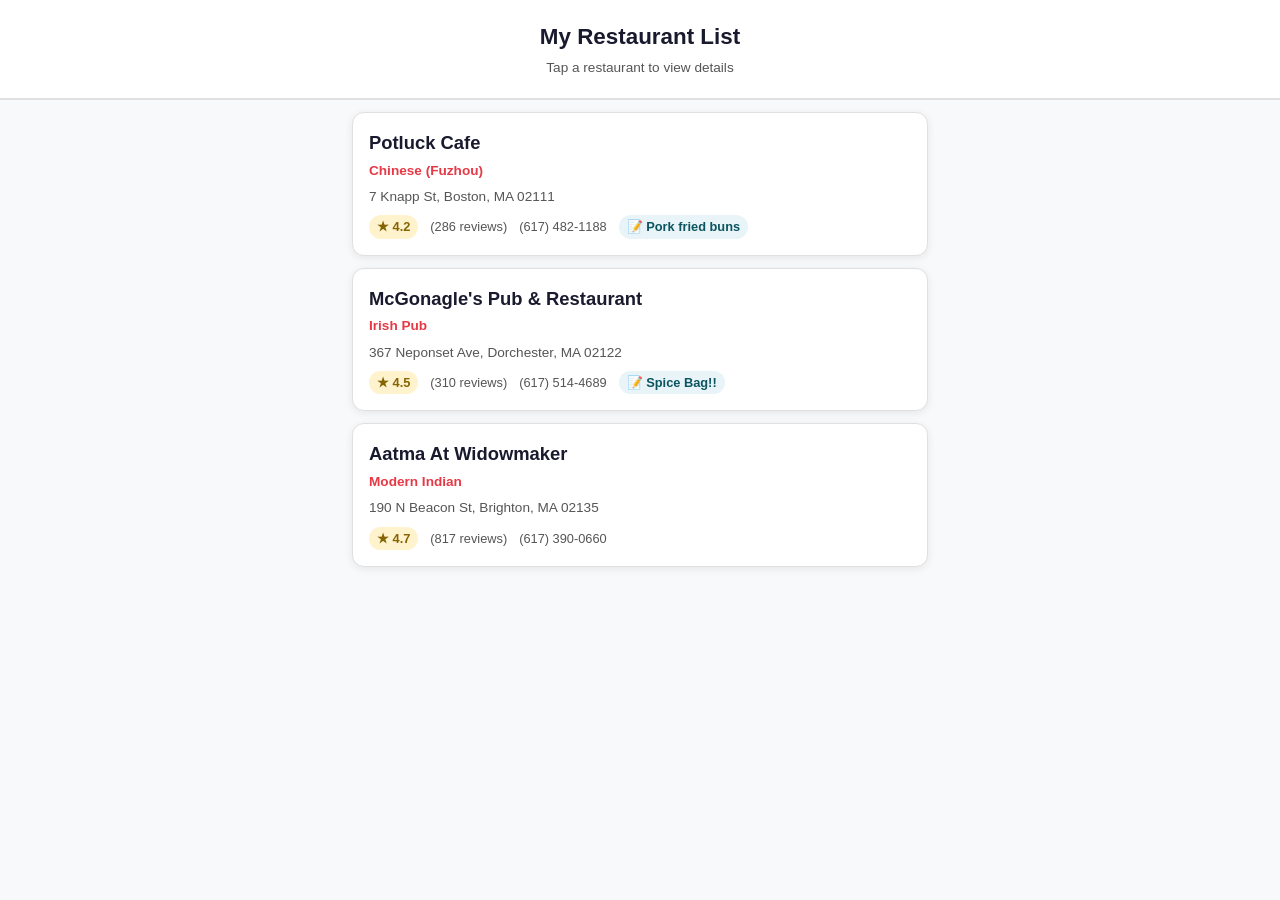
==== index.html @ d49a169a "Initial app: restaurant data, HTML/CSS/JS, mobile-first layout" ====
<!DOCTYPE html>
<html lang="en">
<head>
  <meta charset="UTF-8">
  <meta name="viewport" content="width=device-width, initial-scale=1.0">
  <title>My Restaurant List</title>
  <link rel="stylesheet" href="css/style.css">
</head>
<body>
  <header>
    <h1>My Restaurant List</h1>
    <p id="subtitle">Tap a restaurant to view details</p>
  </header>

  <main id="app"></main>

  <script src="js/app.js"></script>
</body>
</html>
---- css/style.css ----
:root {
  --bg: #f8f9fa;
  --card-bg: #ffffff;
  --text: #1a1a2e;
  --text-secondary: #555;
  --accent: #e63946;
  --accent-light: #ffd6d9;
  --border: #e0e0e0;
  --rating-bg: #fff3cd;
  --tag-bg: #e8f4f8;
  --shadow: 0 2px 8px rgba(0,0,0,0.08);
}

* {
  margin: 0;
  padding: 0;
  box-sizing: border-box;
}

body {
  font-family: -apple-system, BlinkMacSystemFont, 'Segoe UI', Roboto, Oxygen, sans-serif;
  background: var(--bg);
  color: var(--text);
  line-height: 1.5;
  -webkit-font-smoothing: antialiased;
}

header {
  background: var(--card-bg);
  padding: 20px 16px;
  text-align: center;
  border-bottom: 2px solid var(--border);
  position: sticky;
  top: 0;
  z-index: 100;
}

header h1 {
  font-size: 1.4rem;
  font-weight: 700;
  color: var(--text);
}

#subtitle {
  font-size: 0.85rem;
  color: var(--text-secondary);
  margin-top: 4px;
}

main {
  padding: 12px;
  max-width: 600px;
  margin: 0 auto;
}

/* Restaurant Cards */
.restaurant-card {
  background: var(--card-bg);
  border-radius: 12px;
  padding: 16px;
  margin-bottom: 12px;
  box-shadow: var(--shadow);
  cursor: pointer;
  transition: transform 0.15s ease, box-shadow 0.15s ease;
  border: 1px solid var(--border);
}

.restaurant-card:active {
  transform: scale(0.98);
  box-shadow: 0 1px 4px rgba(0,0,0,0.1);
}

.restaurant-card .name {
  font-size: 1.15rem;
  font-weight: 700;
  margin-bottom: 4px;
}

.restaurant-card .cuisine {
  font-size: 0.85rem;
  color: var(--accent);
  font-weight: 600;
  margin-bottom: 6px;
}

.restaurant-card .address {
  font-size: 0.85rem;
  color: var(--text-secondary);
  margin-bottom: 8px;
}

.restaurant-card .meta {
  display: flex;
  gap: 12px;
  flex-wrap: wrap;
  align-items: center;
}

.rating {
  background: var(--rating-bg);
  color: #856404;
  font-size: 0.8rem;
  font-weight: 700;
  padding: 2px 8px;
  border-radius: 20px;
}

.review-count {
  font-size: 0.8rem;
  color: var(--text-secondary);
}

.phone {
  font-size: 0.8rem;
  color: var(--text-secondary);
}

.user-note {
  background: var(--tag-bg);
  color: #0c5460;
  font-size: 0.8rem;
  font-weight: 600;
  padding: 2px 8px;
  border-radius: 20px;
}

/* Detail View */
.detail-view {
  background: var(--card-bg);
  border-radius: 12px;
  padding: 16px;
  box-shadow: var(--shadow);
  border: 1px solid var(--border);
}

.detail-header {
  display: flex;
  justify-content: space-between;
  align-items: flex-start;
  margin-bottom: 12px;
}

.detail-header h2 {
  font-size: 1.2rem;
  font-weight: 700;
  flex: 1;
}

.back-btn {
  background: var(--accent);
  color: white;
  border: none;
  padding: 6px 14px;
  border-radius: 20px;
  font-size: 0.85rem;
  font-weight: 600;
  cursor: pointer;
  margin-left: 10px;
}

.back-btn:active {
  opacity: 0.8;
}

.detail-info {
  margin-bottom: 16px;
  padding-bottom: 12px;
  border-bottom: 1px solid var(--border);
}

.detail-info p {
  font-size: 0.9rem;
  margin-bottom: 6px;
}

.detail-info .label {
  font-weight: 600;
  color: var(--text);
}

.detail-info .value {
  color: var(--text-secondary);
}

.hours-grid {
  display: grid;
  grid-template-columns: auto 1fr;
  gap: 2px 12px;
  font-size: 0.85rem;
  margin-bottom: 12px;
}

.hours-grid .day {
  font-weight: 600;
}

.hours-grid .time {
  color: var(--text-secondary);
}

.hours-grid .closed {
  color: var(--accent);
  font-weight: 600;
}

.user-note-detail {
  background: var(--tag-bg);
  border-left: 3px solid #0c5460;
  padding: 10px 14px;
  border-radius: 0 8px 8px 0;
  margin-bottom: 16px;
  font-size: 0.9rem;
  color: #0c5460;
}

.map-link {
  display: inline-block;
  background: var(--accent);
  color: white;
  text-decoration: none;
  padding: 10px 20px;
  border-radius: 25px;
  font-size: 0.9rem;
  font-weight: 600;
  margin-bottom: 16px;
  text-align: center;
  width: 100%;
  text-align: center;
}

/* Menu */
.menu-section {
  margin-bottom: 20px;
}

.menu-section-title {
  font-size: 1rem;
  font-weight: 700;
  color: var(--accent);
  padding-bottom: 6px;
  border-bottom: 2px solid var(--accent-light);
  margin-bottom: 10px;
}

.menu-item {
  padding: 10px 0;
  border-bottom: 1px solid var(--border);
}

.menu-item:last-child {
  border-bottom: none;
}

.menu-item-header {
  display: flex;
  justify-content: space-between;
  align-items: baseline;
}

.menu-item-name {
  font-weight: 600;
  font-size: 0.95rem;
  flex: 1;
}

.menu-item-price {
  font-weight: 700;
  font-size: 0.9rem;
  color: var(--accent);
  white-space: nowrap;
  margin-left: 12px;
}

.menu-item-notes {
  font-size: 0.82rem;
  color: var(--text-secondary);
  margin-top: 3px;
  font-style: italic;
}

.restaurant-notes {
  background: var(--tag-bg);
  padding: 12px 14px;
  border-radius: 8px;
  font-size: 0.9rem;
  color: #0c5460;
  margin-bottom: 16px;
}

/* Loading */
.loading {
  text-align: center;
  padding: 40px;
  color: var(--text-secondary);
  font-size: 1rem;
}
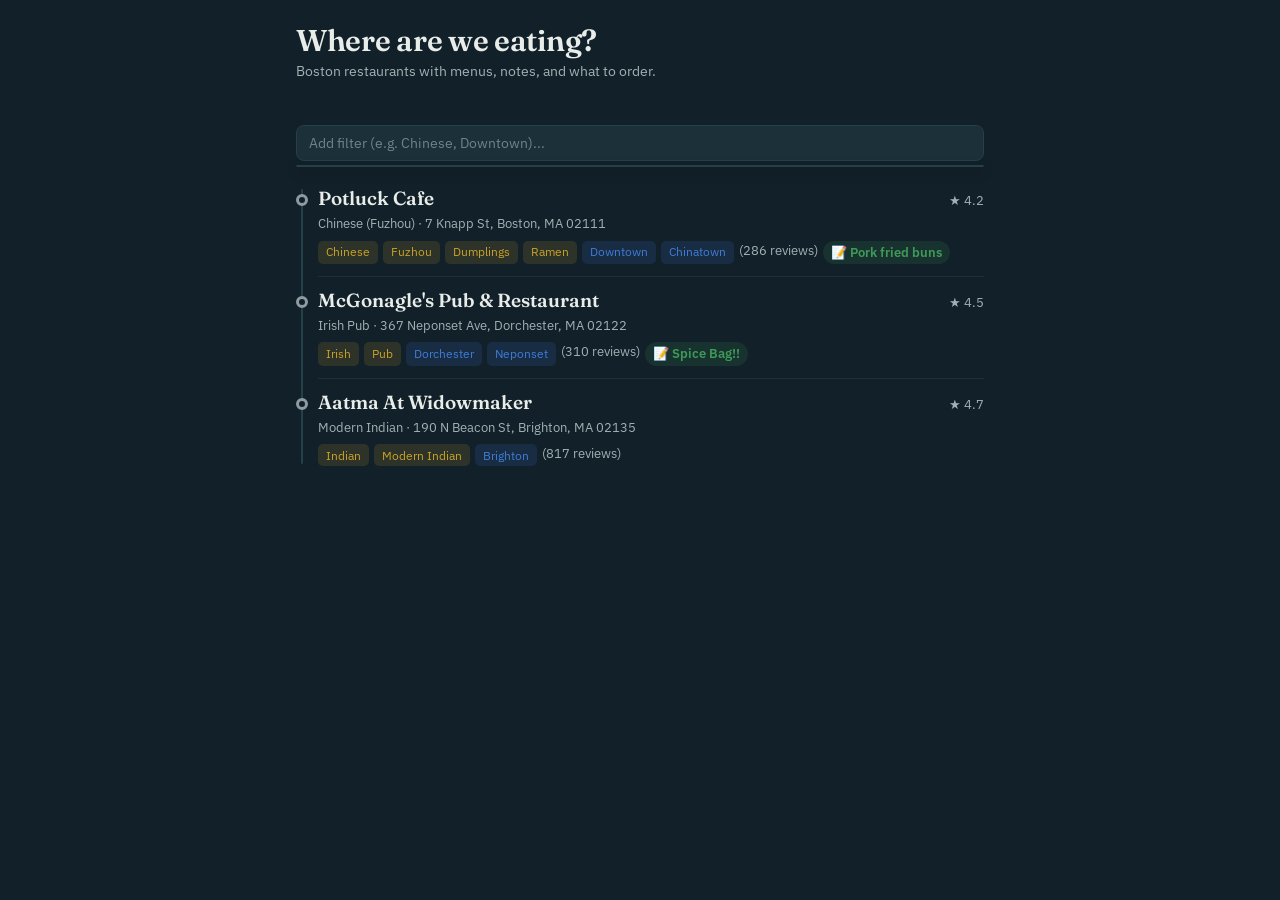
==== commit 4d6c54ab: "Migrate to reference design: dark ink/paper palette, Fraunces/IBM Plex Sans, timeline-style cards" ====
--- a/index.html
+++ b/index.html
@@ -4,12 +4,15 @@
   <meta charset="UTF-8">
   <meta name="viewport" content="width=device-width, initial-scale=1.0">
   <title>My Restaurant List</title>
+  <link rel="preconnect" href="https://fonts.googleapis.com">
+  <link rel="preconnect" href="https://fonts.gstatic.com" crossorigin>
+  <link href="https://fonts.googleapis.com/css2?family=Fraunces:opsz,wght@9..144,400;9..144,600&family=IBM+Plex+Sans:wght@400;500;600&display=swap" rel="stylesheet">
   <link rel="stylesheet" href="css/style.css">
 </head>
 <body>
   <header>
-    <h1>My Restaurant List</h1>
-    <p id="subtitle">Tap a restaurant to view details</p>
+    <h1>Where are we eating?</h1>
+    <p id="subtitle">Boston restaurants with menus, notes, and what to order.</p>
   </header>
 
   <main id="app"></main>
--- a/css/style.css
+++ b/css/style.css
@@ -1,296 +1,384 @@
 :root {
-  --bg: #f8f9fa;
-  --card-bg: #ffffff;
-  --text: #1a1a2e;
-  --text-secondary: #555;
-  --accent: #e63946;
-  --accent-light: #ffd6d9;
-  --border: #e0e0e0;
-  --rating-bg: #fff3cd;
-  --tag-bg: #e8f4f8;
-  --shadow: 0 2px 8px rgba(0,0,0,0.08);
-}
-
-* {
-  margin: 0;
-  padding: 0;
-  box-sizing: border-box;
-}
-
+  --ink: #122029;
+  --ink-2: #1B3039;
+  --ink-3: #254049;
+  --paper: #E8EDE9;
+  --paper-dim: #9FB2B4;
+  --sand: #C9A227;
+  --red: #DA291C;
+  --orange: #ED8B00;
+  --green: #3E9B57;
+  --blue: #3F7BD6;
+  --silver: #8E9BA1;
+  --radius: 10px;
+}
+
+* { margin: 0; padding: 0; box-sizing: border-box; }
+html,body { margin: 0; padding: 0; }
 body {
-  font-family: -apple-system, BlinkMacSystemFont, 'Segoe UI', Roboto, Oxygen, sans-serif;
-  background: var(--bg);
-  color: var(--text);
+  background: var(--ink);
+  color: var(--paper);
+  font-family: "IBM Plex Sans", -apple-system, BlinkMacSystemFont, "Segoe UI", sans-serif;
+  font-size: 15px;
   line-height: 1.5;
   -webkit-font-smoothing: antialiased;
 }
-
-header {
-  background: var(--card-bg);
-  padding: 20px 16px;
-  text-align: center;
-  border-bottom: 2px solid var(--border);
-  position: sticky;
-  top: 0;
-  z-index: 100;
-}
-
+.wrap { max-width: 720px; margin: 0 auto; padding: 18px 16px 120px; }
+#app { max-width: 720px; margin: 0 auto; padding: 18px 16px 120px; }
+
+/* ---------- header ---------- */
+header { max-width: 720px; margin: 0 auto; padding: 24px 16px 8px; }
 header h1 {
-  font-size: 1.4rem;
+  font-family: "Fraunces", Georgia, "Times New Roman", serif;
+  font-weight: 600;
+  font-size: 30px;
+  line-height: 1.1;
+  letter-spacing: -0.01em;
+  margin: 0 0 4px;
+  color: var(--paper);
+}
+header p.sub, #subtitle {
+  margin: 0 0 18px;
+  color: var(--paper-dim);
+  font-size: 13.5px;
+  max-width: 52ch;
+}
+
+/* ---------- addbox ---------- */
+.addbox {
+  background: var(--ink-2);
+  border: 1px solid var(--ink-3);
+  border-radius: var(--radius);
+  padding: 12px;
+  margin-bottom: 18px;
+}
+.addbox input[type=text] {
+  width: 100%;
+  background: var(--ink);
+  border: 1px solid var(--ink-3);
+  color: var(--paper);
+  font-family: "IBM Plex Sans", sans-serif;
+  font-size: 15px;
+  padding: 10px 12px;
+  border-radius: 8px;
+}
+.addbox input[type=text]::placeholder { color: #6E8489; }
+.addbox input[type=text]:focus {
+  outline: 2px solid var(--sand);
+  outline-offset: 2px;
+  border-color: var(--sand);
+}
+
+/* ---------- facets / filter section ---------- */
+.facet { margin-top: 16px; }
+.facet h2 {
+  font-size: 12.5px;
+  font-weight: 600;
+  margin: 0 0 7px;
+  color: var(--paper-dim);
+  letter-spacing: 0.01em;
+}
+.chips { display: flex; gap: 6px; flex-wrap: wrap; }
+.chip {
+  border: 1px solid var(--ink-3);
+  background: transparent;
+  color: var(--paper-dim);
+  border-radius: 999px;
+  padding: 5px 11px;
+  font-size: 13px;
+  cursor: pointer;
+  user-select: none;
+  font-family: "IBM Plex Sans", sans-serif;
+}
+.chip .dot {
+  display: inline-block;
+  width: 7px;
+  height: 7px;
+  border-radius: 50%;
+  margin-right: 6px;
+  vertical-align: 1px;
+}
+.chip[aria-pressed="true"] {
+  background: var(--paper);
+  color: var(--ink);
+  border-color: var(--paper);
+  font-weight: 600;
+}
+
+/* ---------- filter input / suggestions ---------- */
+.filter-section { margin-bottom: 12px; position: relative; }
+.filter-input {
+  width: 100%;
+  background: var(--ink-2);
+  border: 1px solid var(--ink-3);
+  color: var(--paper);
+  font-family: "IBM Plex Sans", sans-serif;
+  font-size: 14px;
+  padding: 8px 12px;
+  border-radius: 8px;
+  outline: none;
+}
+.filter-input:focus { outline: 2px solid var(--sand); outline-offset: 2px; border-color: var(--sand); }
+.filter-input::placeholder { color: #6E8489; }
+.suggestions {
+  position: absolute;
+  top: 100%;
+  left: 0;
+  right: 0;
+  max-height: 200px;
+  overflow-y: auto;
+  background: var(--ink-2);
+  border: 1px solid var(--ink-3);
+  border-radius: 12px;
+  margin-top: 4px;
+  z-index: 50;
+  box-shadow: 0 4px 12px rgba(0,0,0,0.4);
+}
+.suggestion-item {
+  padding: 8px 14px;
+  cursor: pointer;
+  font-size: 14px;
+  color: var(--paper-dim);
+  border-radius: 8px;
+  margin-bottom: 2px;
+  transition: background 0.1s ease;
+  font-family: "IBM Plex Sans", sans-serif;
+}
+.suggestion-item:hover,
+.suggestion-item.active { background: var(--ink-3); color: var(--paper); }
+.suggestion-item mark {
+  background: var(--sand);
+  color: var(--ink);
   font-weight: 700;
-  color: var(--text);
-}
-
-#subtitle {
-  font-size: 0.85rem;
-  color: var(--text-secondary);
-  margin-top: 4px;
-}
-
-main {
-  padding: 12px;
-  max-width: 600px;
-  margin: 0 auto;
-}
-
-/* Restaurant Cards */
+  border-radius: 2px;
+  padding: 0 2px;
+}
+.active-filters { display: flex; flex-wrap: wrap; gap: 6px; margin-bottom: 8px; }
+.chip-remove {
+  display: inline-flex;
+  align-items: center;
+  justify-content: center;
+  width: 16px;
+  height: 16px;
+  border-radius: 50%;
+  background: rgba(232,237,233,0.15);
+  font-size: 0.75rem;
+  line-height: 1;
+  margin-left: 2px;
+  cursor: pointer;
+}
+.chip-remove:hover { background: var(--sand); color: var(--ink); }
+.filter-count { font-size: 13px; color: var(--paper-dim); margin-bottom: 8px; font-weight: 600; }
+
+/* ---------- toolbar ---------- */
+.toolbar { display: flex; gap: 8px; align-items: center; margin-top: 16px; flex-wrap: wrap; }
+.toolbar input[type=search] {
+  flex: 1;
+  min-width: 150px;
+  background: var(--ink-2);
+  border: 1px solid var(--ink-3);
+  color: var(--paper);
+  padding: 8px 11px;
+  border-radius: 8px;
+  font-family: "IBM Plex Sans", sans-serif;
+  font-size: 14px;
+}
+
+/* ---------- list / timeline ---------- */
+.list { margin-top: 14px; position: relative; padding-left: 22px; }
+.list:before {
+  content: "";
+  position: absolute;
+  left: 5px;
+  top: 14px;
+  bottom: 14px;
+  width: 2px;
+  background: var(--ink-3);
+  border-radius: 2px;
+}
+.stop { position: relative; padding: 12px 0; border-bottom: 1px solid var(--ink-2); cursor: pointer; }
+.stop:last-child { border-bottom: none; }
+.stop .node {
+  position: absolute;
+  left: -22px;
+  top: 19px;
+  width: 12px;
+  height: 12px;
+  border-radius: 50%;
+  background: var(--ink);
+  border: 3px solid var(--silver);
+}
+.stop.picked { background: rgba(201,162,39,0.09); border-radius: 8px; padding-left: 10px; padding-right: 10px; margin-left: -10px; }
+.stop .head { display: flex; align-items: baseline; gap: 8px; }
+.stop h3 {
+  font-family: "Fraunces", Georgia, "Times New Roman", serif;
+  font-weight: 600;
+  font-size: 19px;
+  margin: 0;
+  line-height: 1.25;
+  flex: 1;
+}
+.stop .price { color: var(--paper-dim); font-size: 13px; }
+.meta { margin-top: 3px; font-size: 13px; color: var(--paper-dim); }
+
+/* ---------- restaurant card (inline list) ---------- */
 .restaurant-card {
-  background: var(--card-bg);
-  border-radius: 12px;
+  background: var(--ink-2);
+  border: 1px solid var(--ink-3);
+  border-radius: var(--radius);
   padding: 16px;
   margin-bottom: 12px;
-  box-shadow: var(--shadow);
-  cursor: pointer;
-  transition: transform 0.15s ease, box-shadow 0.15s ease;
-  border: 1px solid var(--border);
-}
-
-.restaurant-card:active {
-  transform: scale(0.98);
-  box-shadow: 0 1px 4px rgba(0,0,0,0.1);
-}
-
+  cursor: pointer;
+  transition: transform 0.15s ease;
+}
+.restaurant-card:active { transform: scale(0.98); }
 .restaurant-card .name {
-  font-size: 1.15rem;
-  font-weight: 700;
+  font-family: "Fraunces", Georgia, "Times New Roman", serif;
+  font-weight: 600;
+  font-size: 19px;
   margin-bottom: 4px;
 }
-
 .restaurant-card .cuisine {
-  font-size: 0.85rem;
-  color: var(--accent);
+  font-size: 13px;
+  color: var(--sand);
   font-weight: 600;
   margin-bottom: 6px;
 }
-
-.restaurant-card .address {
-  font-size: 0.85rem;
-  color: var(--text-secondary);
-  margin-bottom: 8px;
-}
-
-.restaurant-card .meta {
-  display: flex;
-  gap: 12px;
-  flex-wrap: wrap;
-  align-items: center;
-}
-
-.rating {
-  background: var(--rating-bg);
-  color: #856404;
-  font-size: 0.8rem;
-  font-weight: 700;
-  padding: 2px 8px;
-  border-radius: 20px;
-}
-
-.review-count {
-  font-size: 0.8rem;
-  color: var(--text-secondary);
-}
-
-.phone {
-  font-size: 0.8rem;
-  color: var(--text-secondary);
-}
-
-.user-note {
-  background: var(--tag-bg);
-  color: #0c5460;
-  font-size: 0.8rem;
-  font-weight: 600;
-  padding: 2px 8px;
-  border-radius: 20px;
-}
-
-/* Detail View */
+.restaurant-card .address { font-size: 13px; color: var(--paper-dim); margin-bottom: 8px; }
+.restaurant-card .meta { display: flex; gap: 12px; flex-wrap: wrap; align-items: center; }
+
+.rating { background: rgba(201,162,39,0.15); color: var(--sand); font-size: 13px; font-weight: 700; padding: 2px 8px; border-radius: 999px; }
+.review-count { font-size: 13px; color: var(--paper-dim); }
+.phone { font-size: 13px; color: var(--paper-dim); }
+.user-note { background: rgba(62,155,87,0.15); color: var(--green); font-size: 13px; font-weight: 600; padding: 2px 8px; border-radius: 999px; }
+
+/* ---------- tags ---------- */
+.tags { display: flex; gap: 5px; flex-wrap: wrap; margin-top: 7px; }
+.tag {
+  font-size: 11.5px;
+  padding: 2.5px 8px;
+  border-radius: 5px;
+  background: var(--ink-2);
+  color: var(--paper-dim);
+}
+.tag-cuisine { background: rgba(201,162,39,0.15); color: var(--sand); }
+.tag-location { background: rgba(63,123,214,0.15); color: var(--blue); }
+.detail-tags { margin-bottom: 12px; padding: 8px 12px; background: var(--ink-2); border-radius: var(--radius); font-size: 13px; }
+.detail-tags .label { font-weight: 700; margin-right: 6px; }
+.detail-tags .tag { margin-right: 4px; }
+
+/* ---------- detail view ---------- */
 .detail-view {
-  background: var(--card-bg);
-  border-radius: 12px;
+  background: var(--ink-2);
+  border: 1px solid var(--ink-3);
+  border-radius: var(--radius);
   padding: 16px;
-  box-shadow: var(--shadow);
-  border: 1px solid var(--border);
-}
-
-.detail-header {
-  display: flex;
-  justify-content: space-between;
-  align-items: flex-start;
-  margin-bottom: 12px;
-}
-
-.detail-header h2 {
-  font-size: 1.2rem;
-  font-weight: 700;
-  flex: 1;
-}
-
+}
+.detail-header { display: flex; justify-content: space-between; align-items: flex-start; margin-bottom: 12px; }
+.detail-header h2 { font-family: "Fraunces", Georgia, serif; font-weight: 600; font-size: 19px; flex: 1; }
 .back-btn {
-  background: var(--accent);
-  color: white;
-  border: none;
+  font-family: "IBM Plex Sans", sans-serif;
+  background: transparent;
+  border: 1px solid var(--ink-3);
+  color: var(--paper);
   padding: 6px 14px;
-  border-radius: 20px;
-  font-size: 0.85rem;
-  font-weight: 600;
+  border-radius: 8px;
+  font-size: 13px;
+  font-weight: 500;
   cursor: pointer;
   margin-left: 10px;
 }
-
-.back-btn:active {
-  opacity: 0.8;
-}
-
-.detail-info {
-  margin-bottom: 16px;
-  padding-bottom: 12px;
-  border-bottom: 1px solid var(--border);
-}
-
-.detail-info p {
-  font-size: 0.9rem;
-  margin-bottom: 6px;
-}
-
-.detail-info .label {
-  font-weight: 600;
-  color: var(--text);
-}
-
-.detail-info .value {
-  color: var(--text-secondary);
-}
-
-.hours-grid {
-  display: grid;
-  grid-template-columns: auto 1fr;
-  gap: 2px 12px;
-  font-size: 0.85rem;
-  margin-bottom: 12px;
-}
-
-.hours-grid .day {
-  font-weight: 600;
-}
-
-.hours-grid .time {
-  color: var(--text-secondary);
-}
-
-.hours-grid .closed {
-  color: var(--accent);
-  font-weight: 600;
-}
+.back-btn:active { opacity: 0.8; }
+.detail-info { margin-bottom: 16px; padding-bottom: 12px; border-bottom: 1px solid var(--ink-3); }
+.detail-info p { font-size: 14px; margin-bottom: 6px; }
+.detail-info .label { font-weight: 600; color: var(--paper); }
+.detail-info .value { color: var(--paper-dim); }
+
+.hours-grid { display: grid; grid-template-columns: auto 1fr; gap: 2px 12px; font-size: 13px; margin-bottom: 12px; }
+.hours-grid .day { font-weight: 600; }
+.hours-grid .time { color: var(--paper-dim); }
+.hours-grid .closed { color: var(--red); font-weight: 600; }
 
 .user-note-detail {
-  background: var(--tag-bg);
-  border-left: 3px solid #0c5460;
+  background: var(--ink-2);
+  border-left: 3px solid var(--green);
   padding: 10px 14px;
   border-radius: 0 8px 8px 0;
   margin-bottom: 16px;
-  font-size: 0.9rem;
-  color: #0c5460;
-}
-
+  font-size: 14px;
+  color: #CBD8D3;
+}
 .map-link {
-  display: inline-block;
-  background: var(--accent);
-  color: white;
+  display: block;
+  background: var(--sand);
+  color: #22200D;
   text-decoration: none;
   padding: 10px 20px;
-  border-radius: 25px;
-  font-size: 0.9rem;
+  border-radius: 999px;
+  font-size: 14px;
   font-weight: 600;
   margin-bottom: 16px;
   text-align: center;
-  width: 100%;
+  font-family: "IBM Plex Sans", sans-serif;
+}
+
+/* ---------- menu ---------- */
+.menu-section { margin-bottom: 20px; }
+.menu-section-title {
+  font-family: "Fraunces", Georgia, serif;
+  font-size: 17px;
+  font-weight: 600;
+  color: var(--paper);
+  padding-bottom: 6px;
+  border-bottom: 1px solid var(--ink-3);
+  margin-bottom: 10px;
+}
+.menu-item { padding: 10px 0; border-bottom: 1px solid var(--ink-3); }
+.menu-item:last-child { border-bottom: none; }
+.menu-item-header { display: flex; justify-content: space-between; align-items: baseline; }
+.menu-item-name { font-weight: 600; font-size: 14px; flex: 1; }
+.menu-item-price { font-weight: 700; font-size: 14px; color: var(--sand); white-space: nowrap; margin-left: 12px; }
+.menu-item-notes { font-size: 12.5px; color: var(--paper-dim); margin-top: 3px; font-style: italic; }
+.restaurant-notes {
+  background: var(--ink-2);
+  padding: 12px 14px;
+  border-radius: var(--radius);
+  font-size: 14px;
+  color: #CBD8D3;
+  margin-bottom: 16px;
+}
+
+/* ---------- no results / empty ---------- */
+.no-results, .empty {
+  border: 1px dashed var(--ink-3);
+  border-radius: var(--radius);
+  padding: 22px;
   text-align: center;
-}
-
-/* Menu */
-.menu-section {
-  margin-bottom: 20px;
-}
-
-.menu-section-title {
-  font-size: 1rem;
-  font-weight: 700;
-  color: var(--accent);
-  padding-bottom: 6px;
-  border-bottom: 2px solid var(--accent-light);
-  margin-bottom: 10px;
-}
-
-.menu-item {
-  padding: 10px 0;
-  border-bottom: 1px solid var(--border);
-}
-
-.menu-item:last-child {
-  border-bottom: none;
-}
-
-.menu-item-header {
+  color: var(--paper-dim);
+  font-size: 14px;
+  margin-top: 18px;
+}
+
+/* ---------- pick bar ---------- */
+.pickbar {
+  position: fixed;
+  left: 0;
+  right: 0;
+  bottom: 0;
+  background: linear-gradient(to top, var(--ink) 62%, rgba(18,32,41,0));
+  padding: 16px;
   display: flex;
-  justify-content: space-between;
-  align-items: baseline;
-}
-
-.menu-item-name {
-  font-weight: 600;
-  font-size: 0.95rem;
-  flex: 1;
-}
-
-.menu-item-price {
-  font-weight: 700;
-  font-size: 0.9rem;
-  color: var(--accent);
-  white-space: nowrap;
-  margin-left: 12px;
-}
-
-.menu-item-notes {
-  font-size: 0.82rem;
-  color: var(--text-secondary);
-  margin-top: 3px;
-  font-style: italic;
-}
-
-.restaurant-notes {
-  background: var(--tag-bg);
-  padding: 12px 14px;
-  border-radius: 8px;
-  font-size: 0.9rem;
-  color: #0c5460;
-  margin-bottom: 16px;
-}
-
-/* Loading */
-.loading {
-  text-align: center;
-  padding: 40px;
-  color: var(--text-secondary);
-  font-size: 1rem;
-}
+  justify-content: center;
+}
+.pickbar button {
+  font-family: "Fraunces", Georgia, serif;
+  font-size: 16px;
+  font-weight: 600;
+  padding: 13px 26px;
+  background: var(--paper);
+  color: var(--ink);
+  border: 1px solid var(--paper);
+  border-radius: 999px;
+  box-shadow: 0 6px 20px rgba(0,0,0,0.35);
+  cursor: pointer;
+}
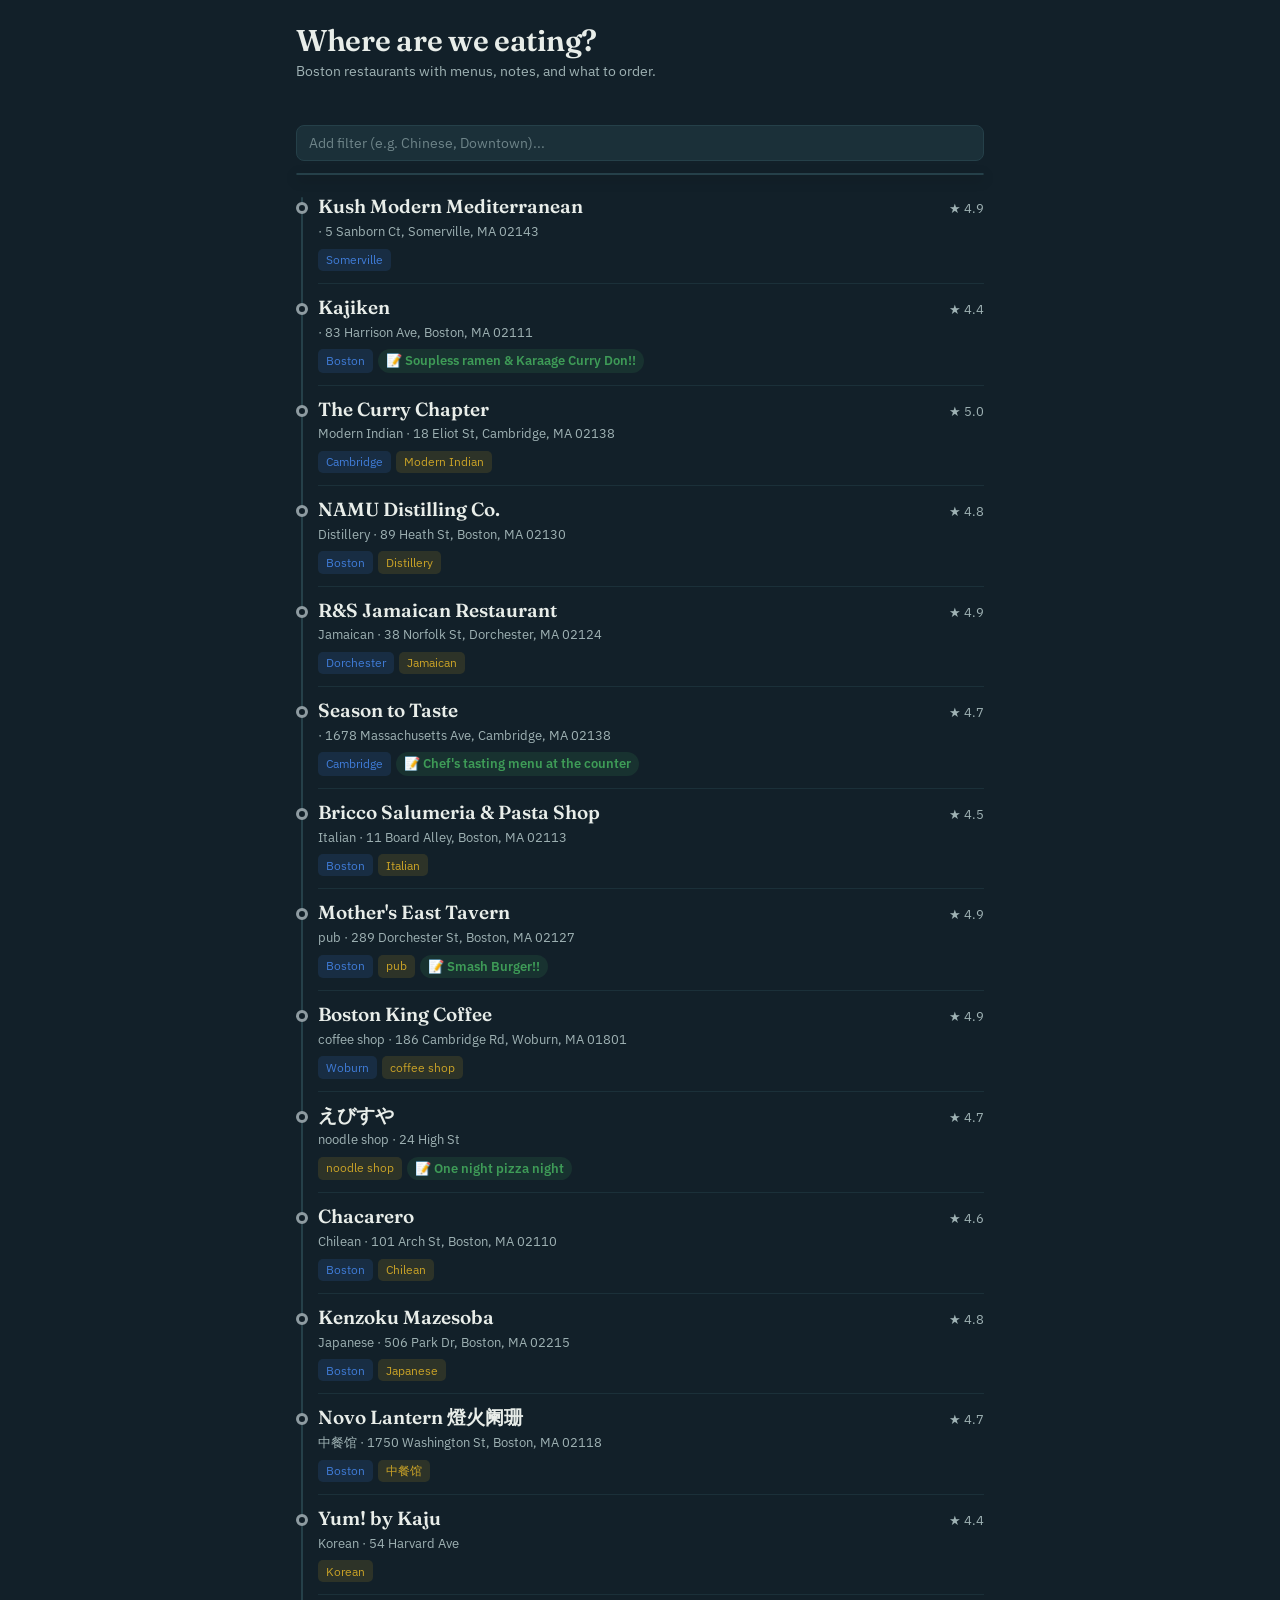
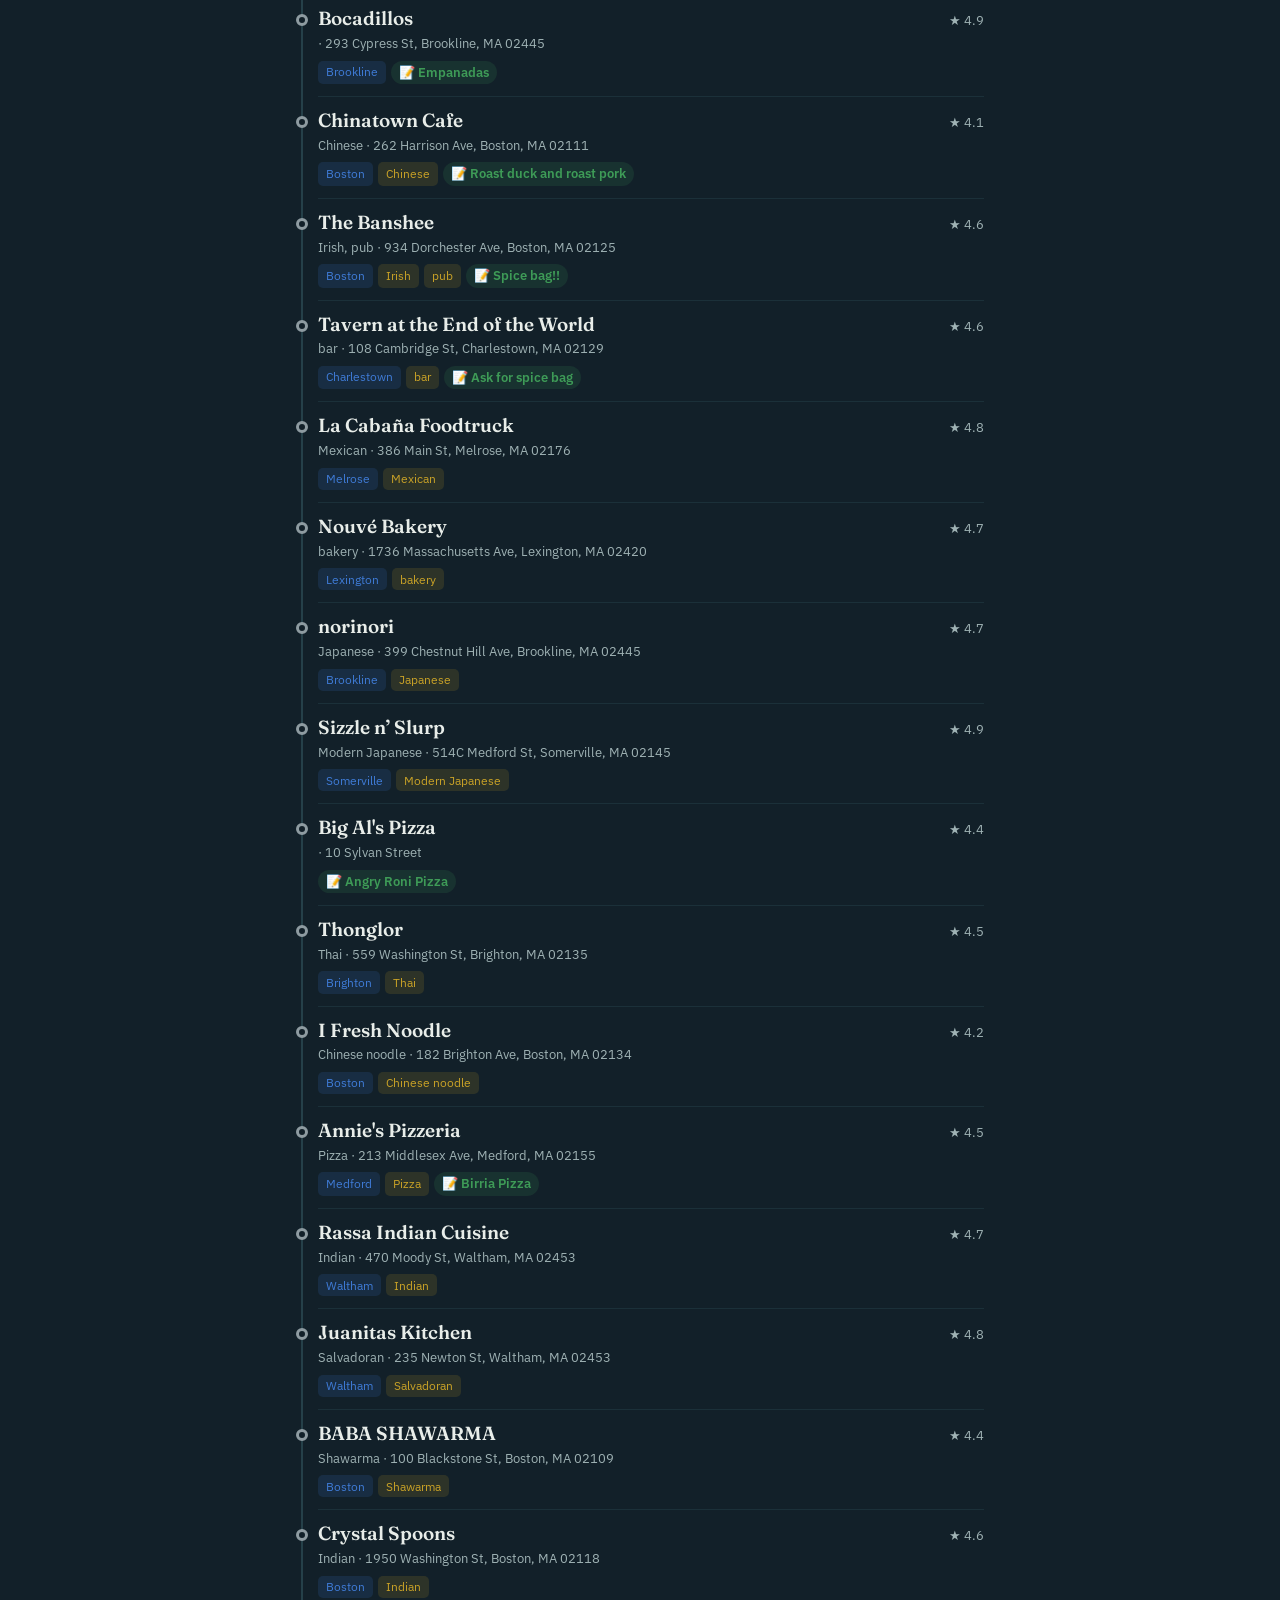
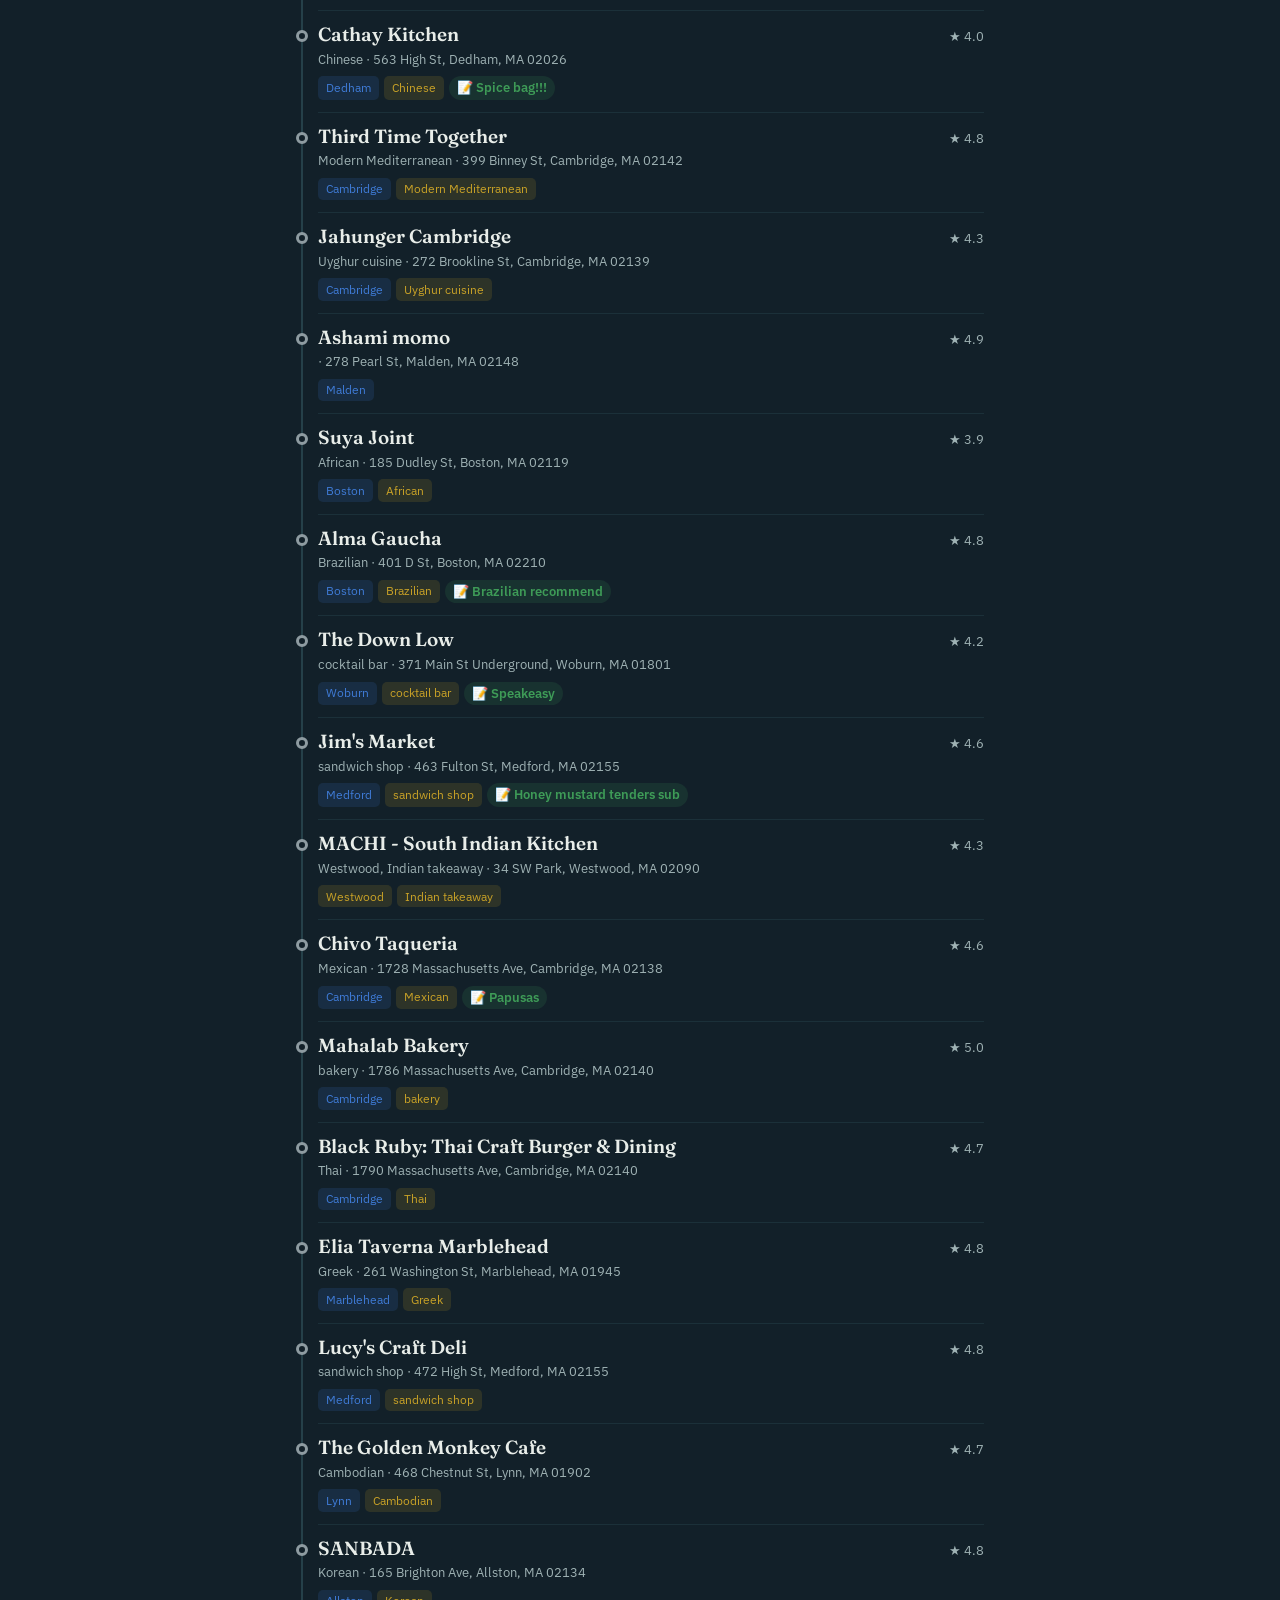
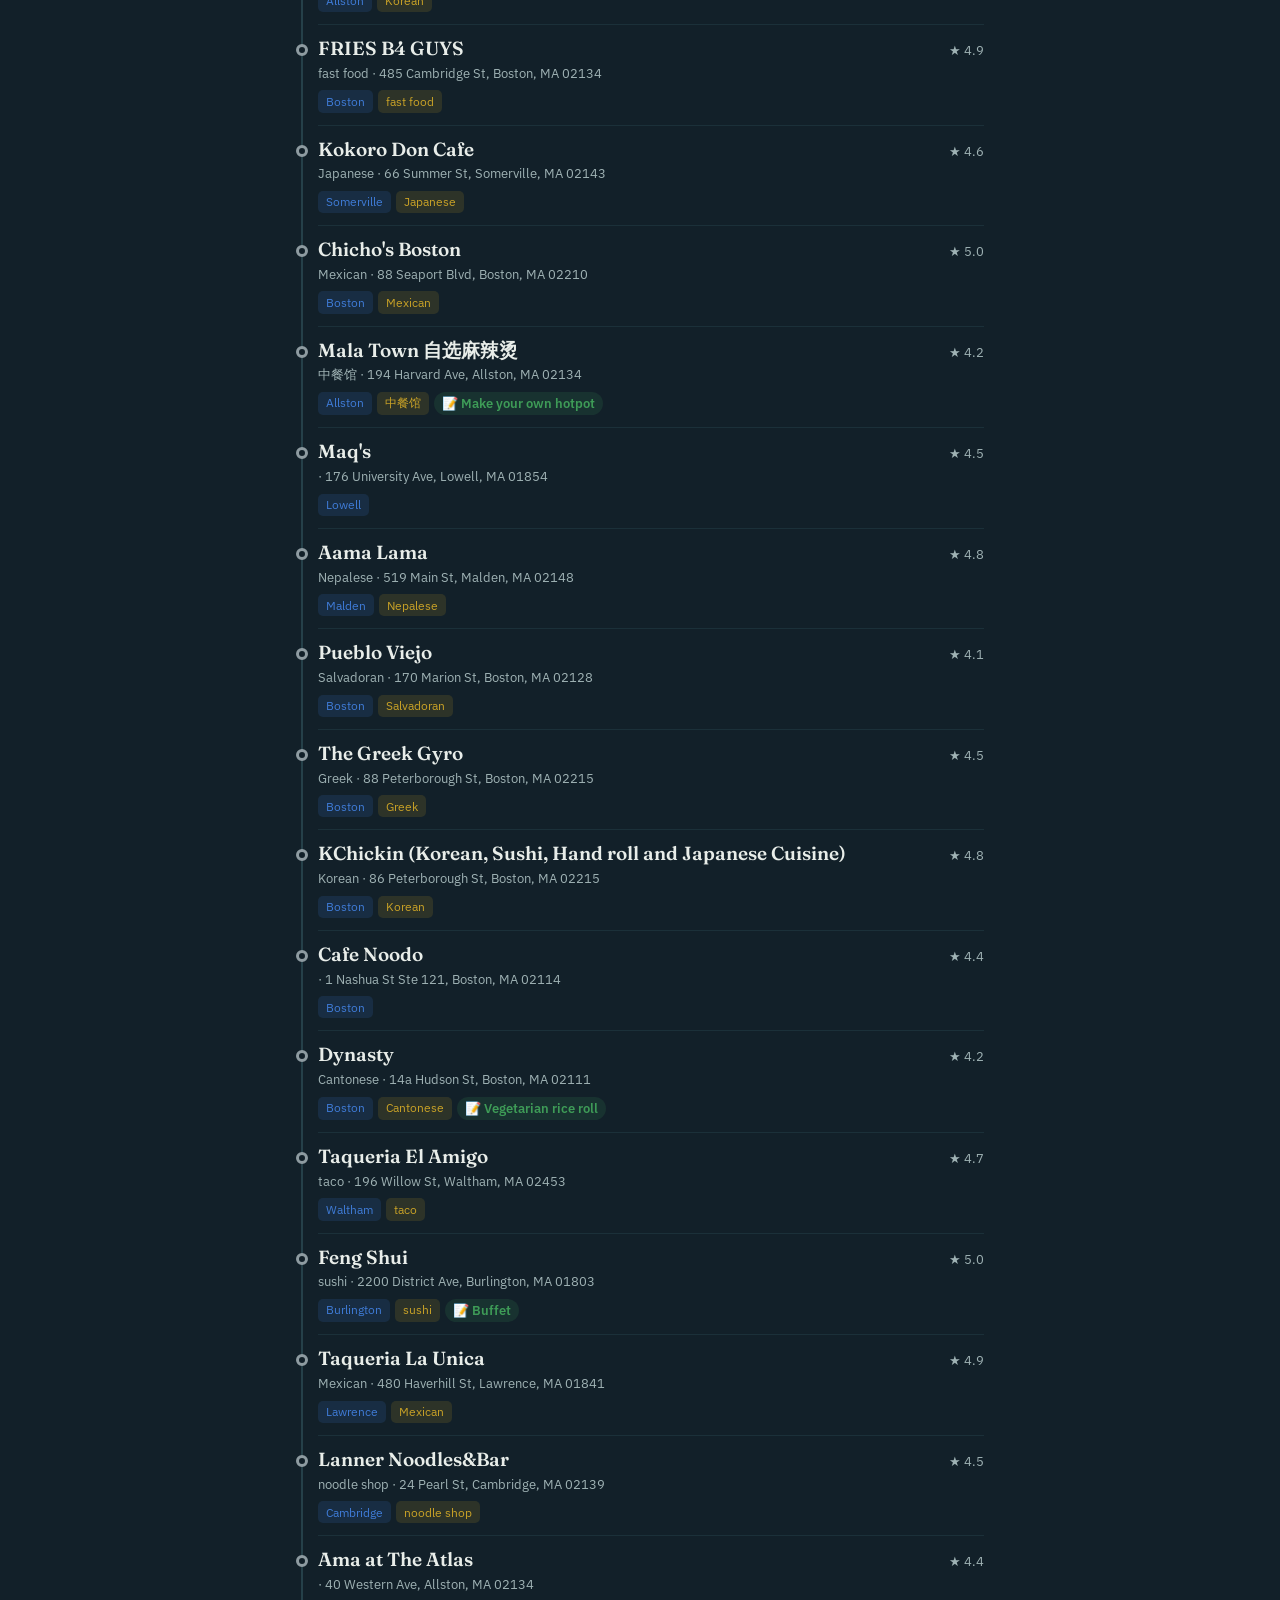
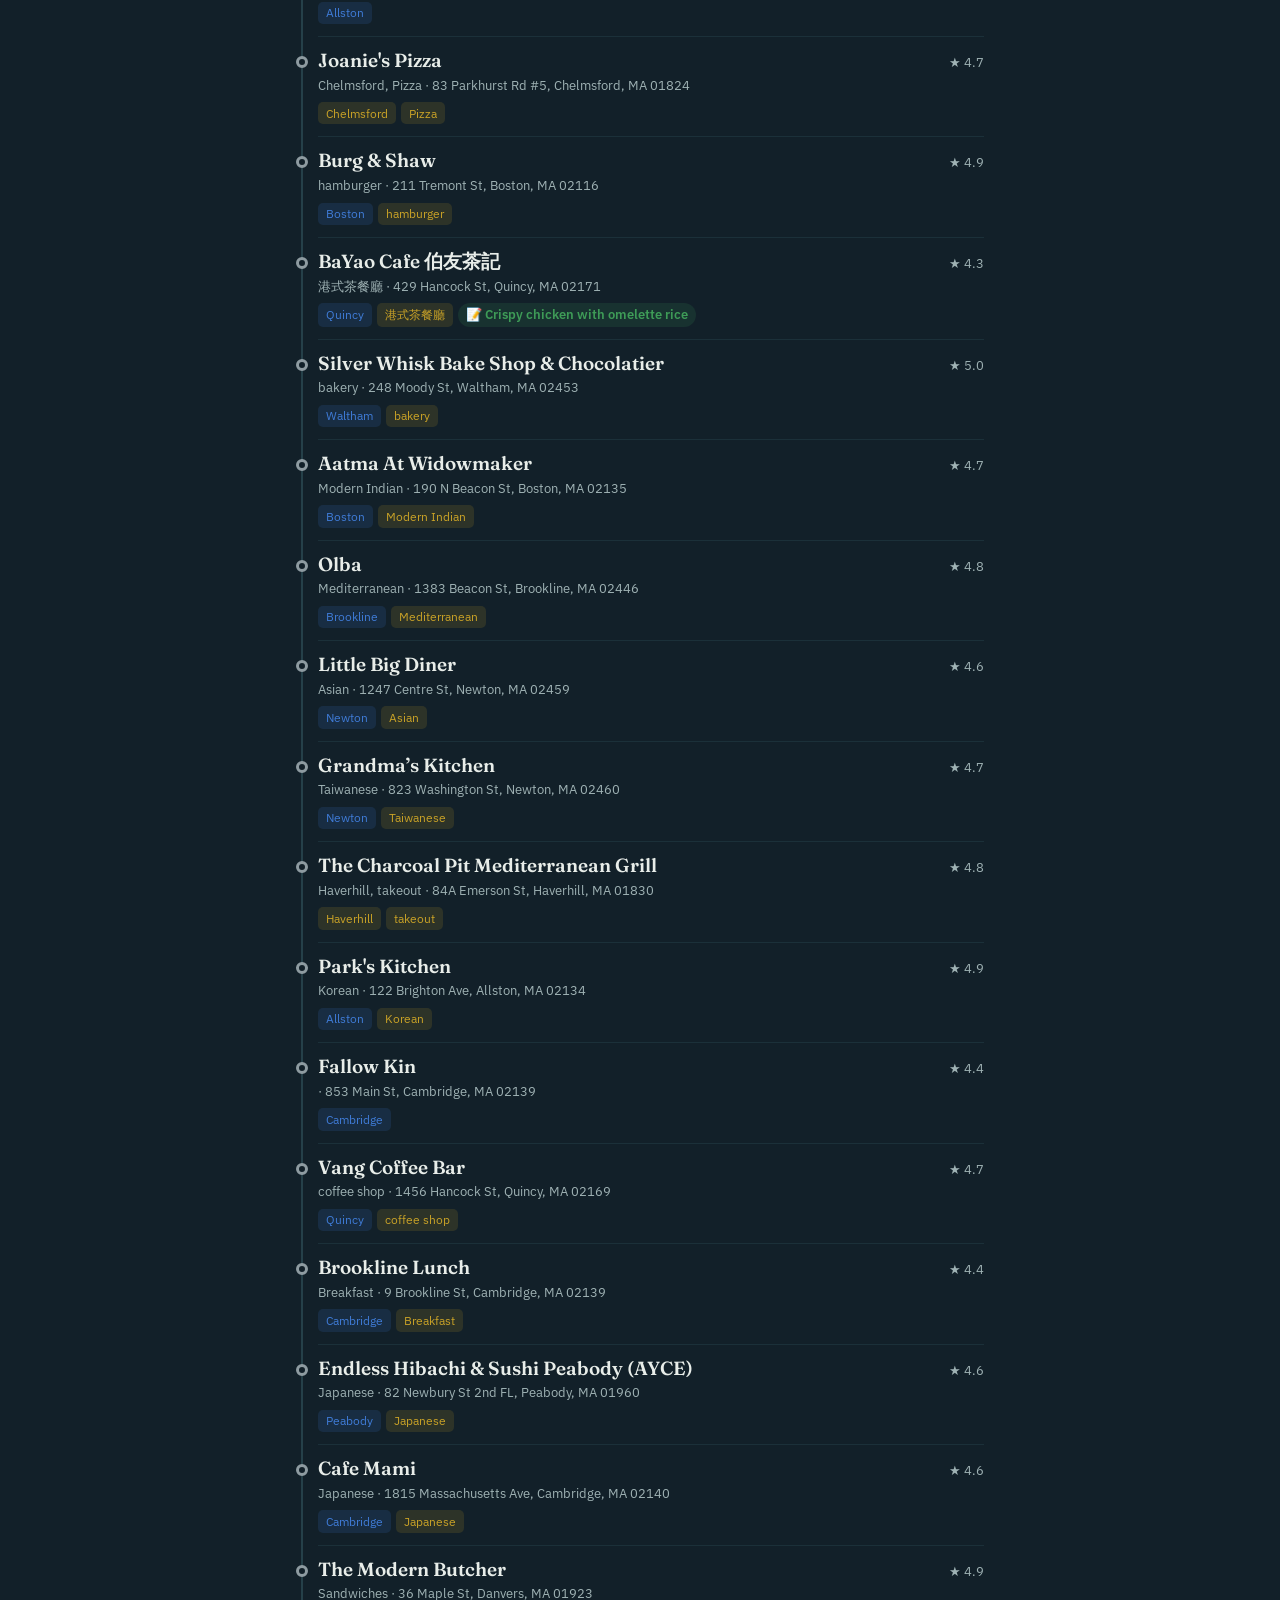
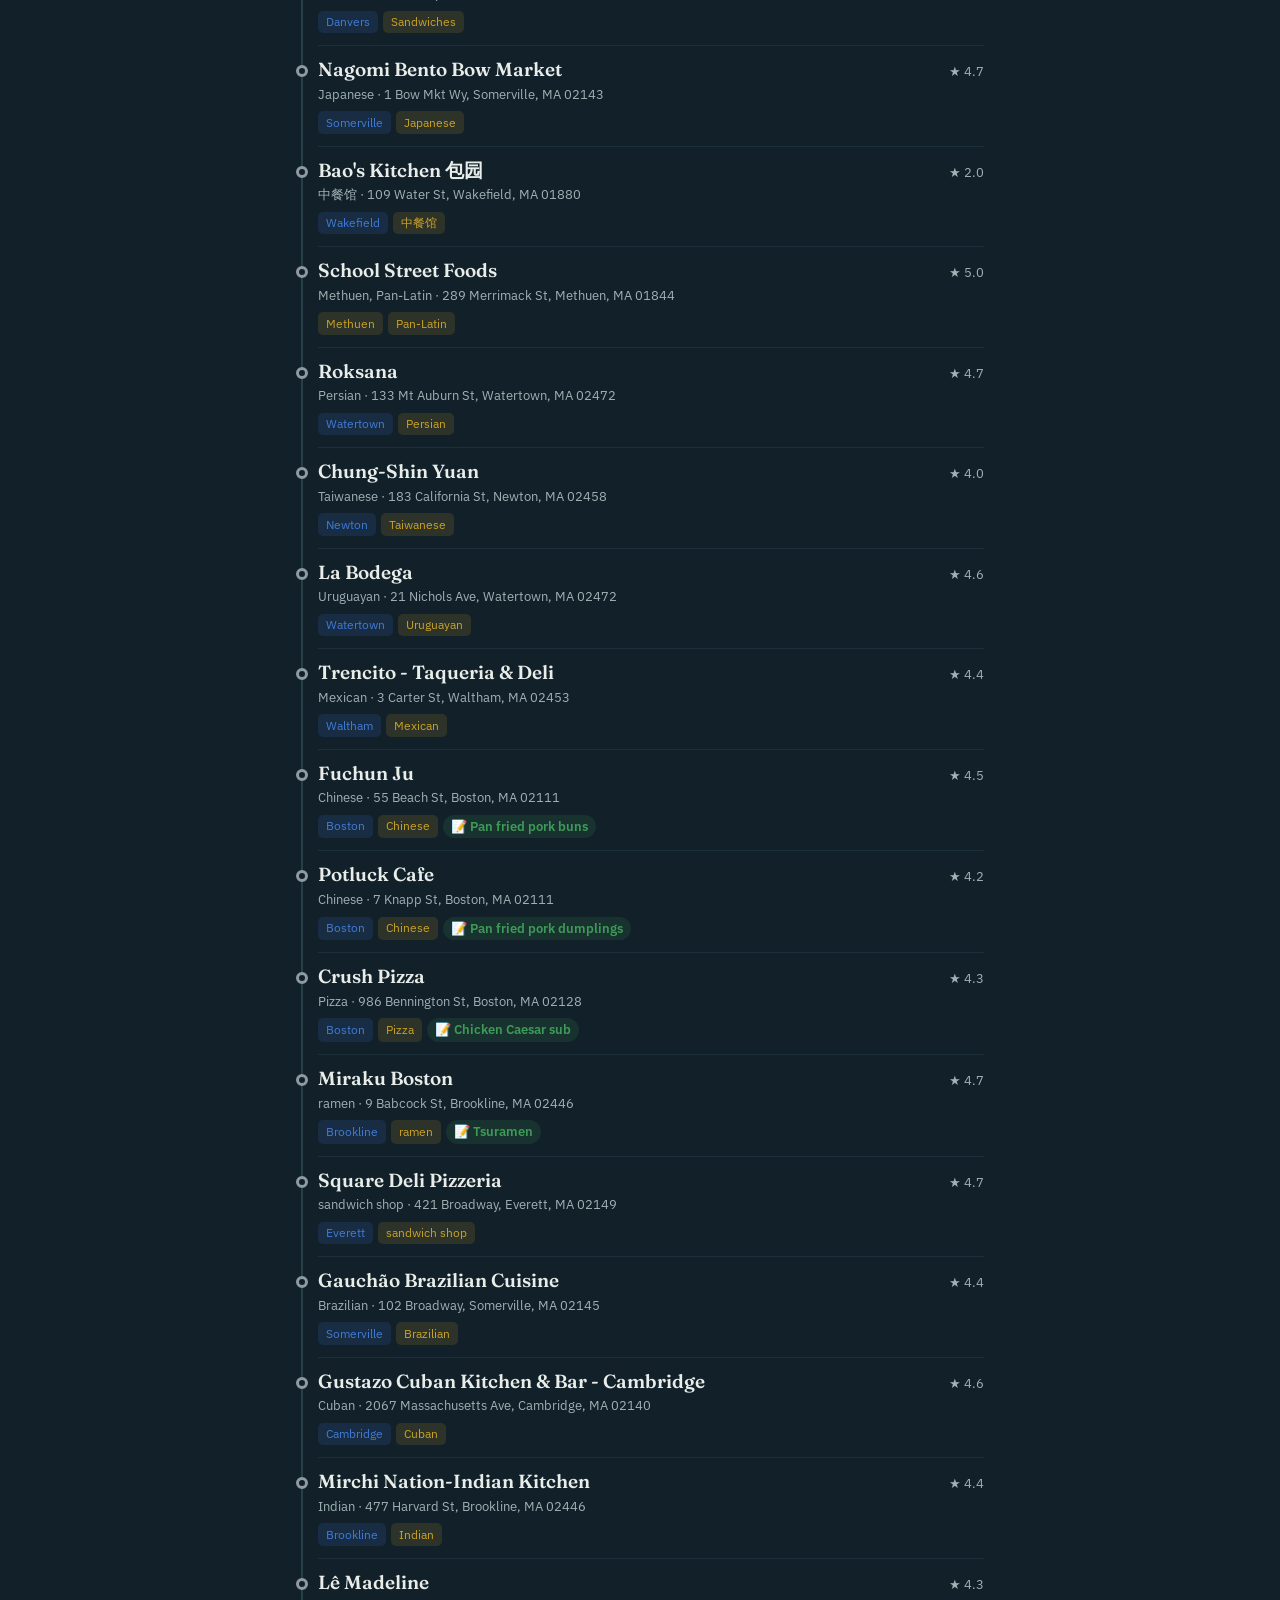
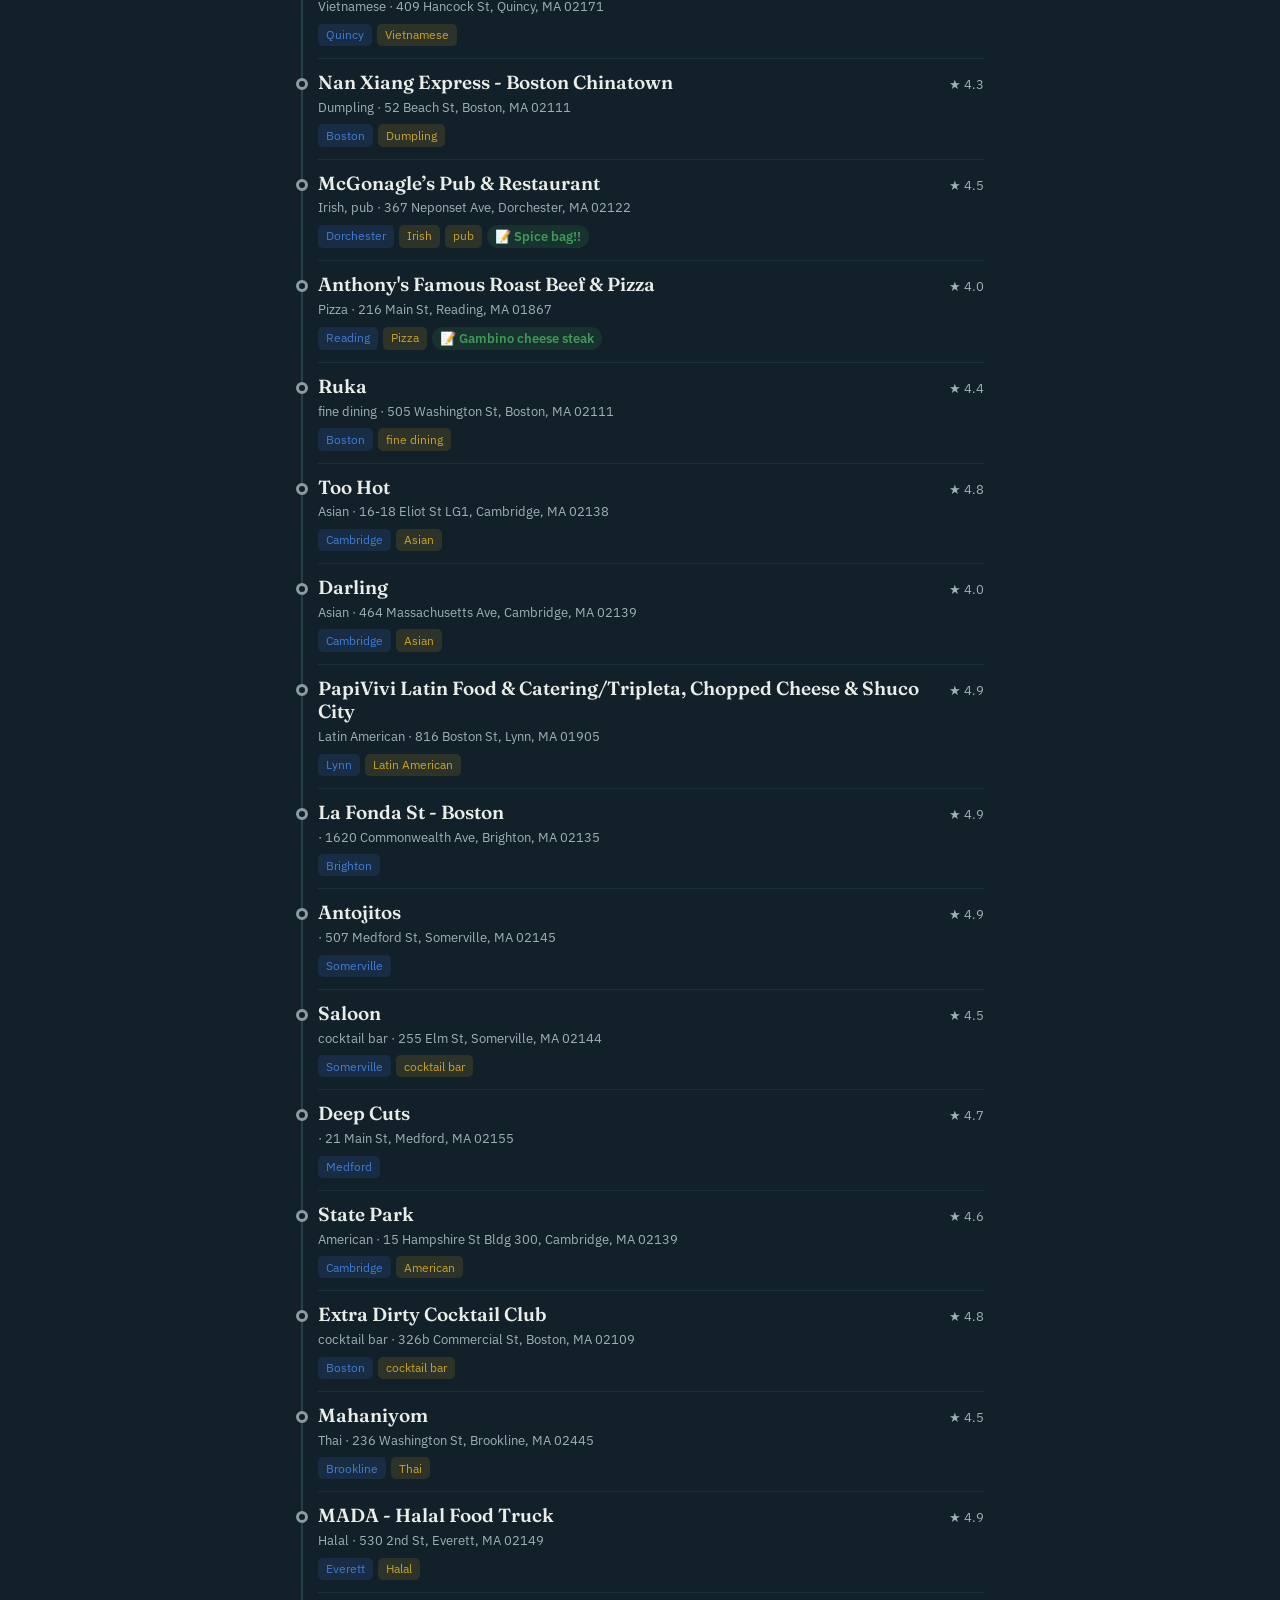
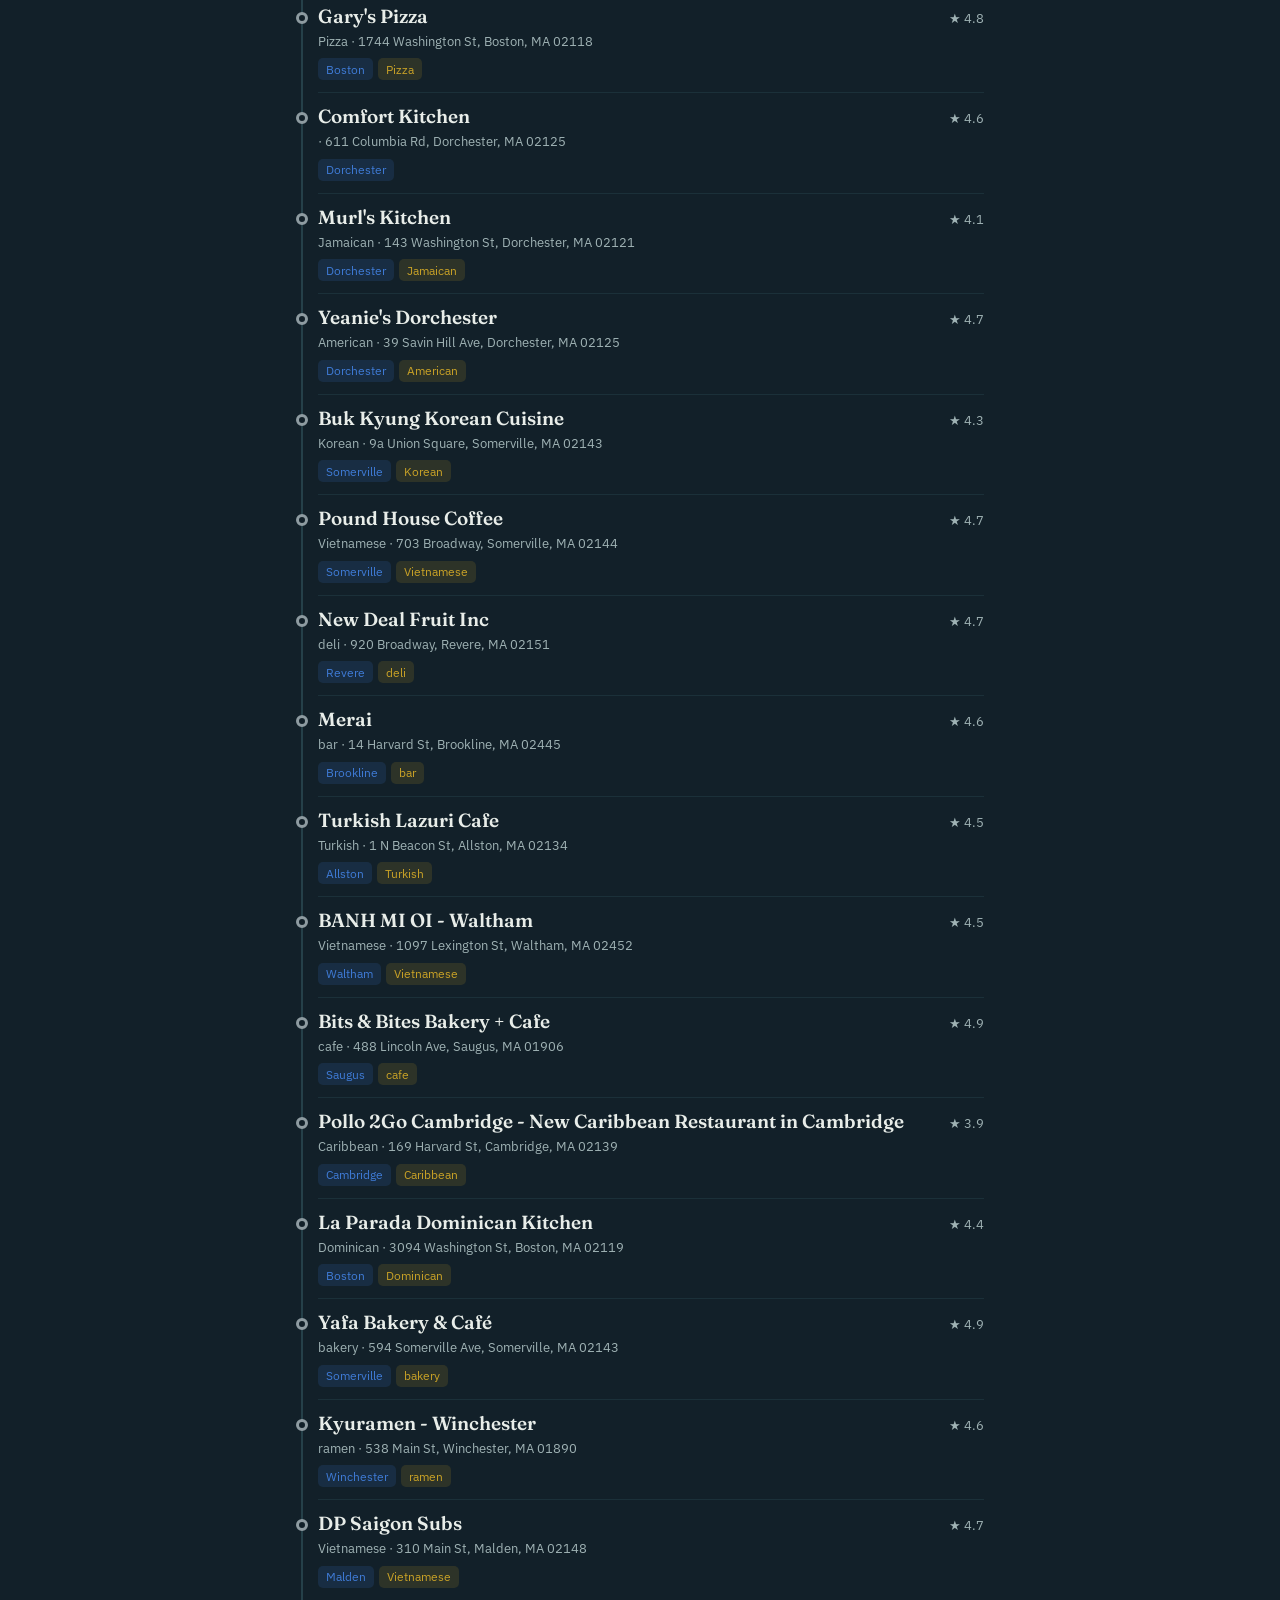
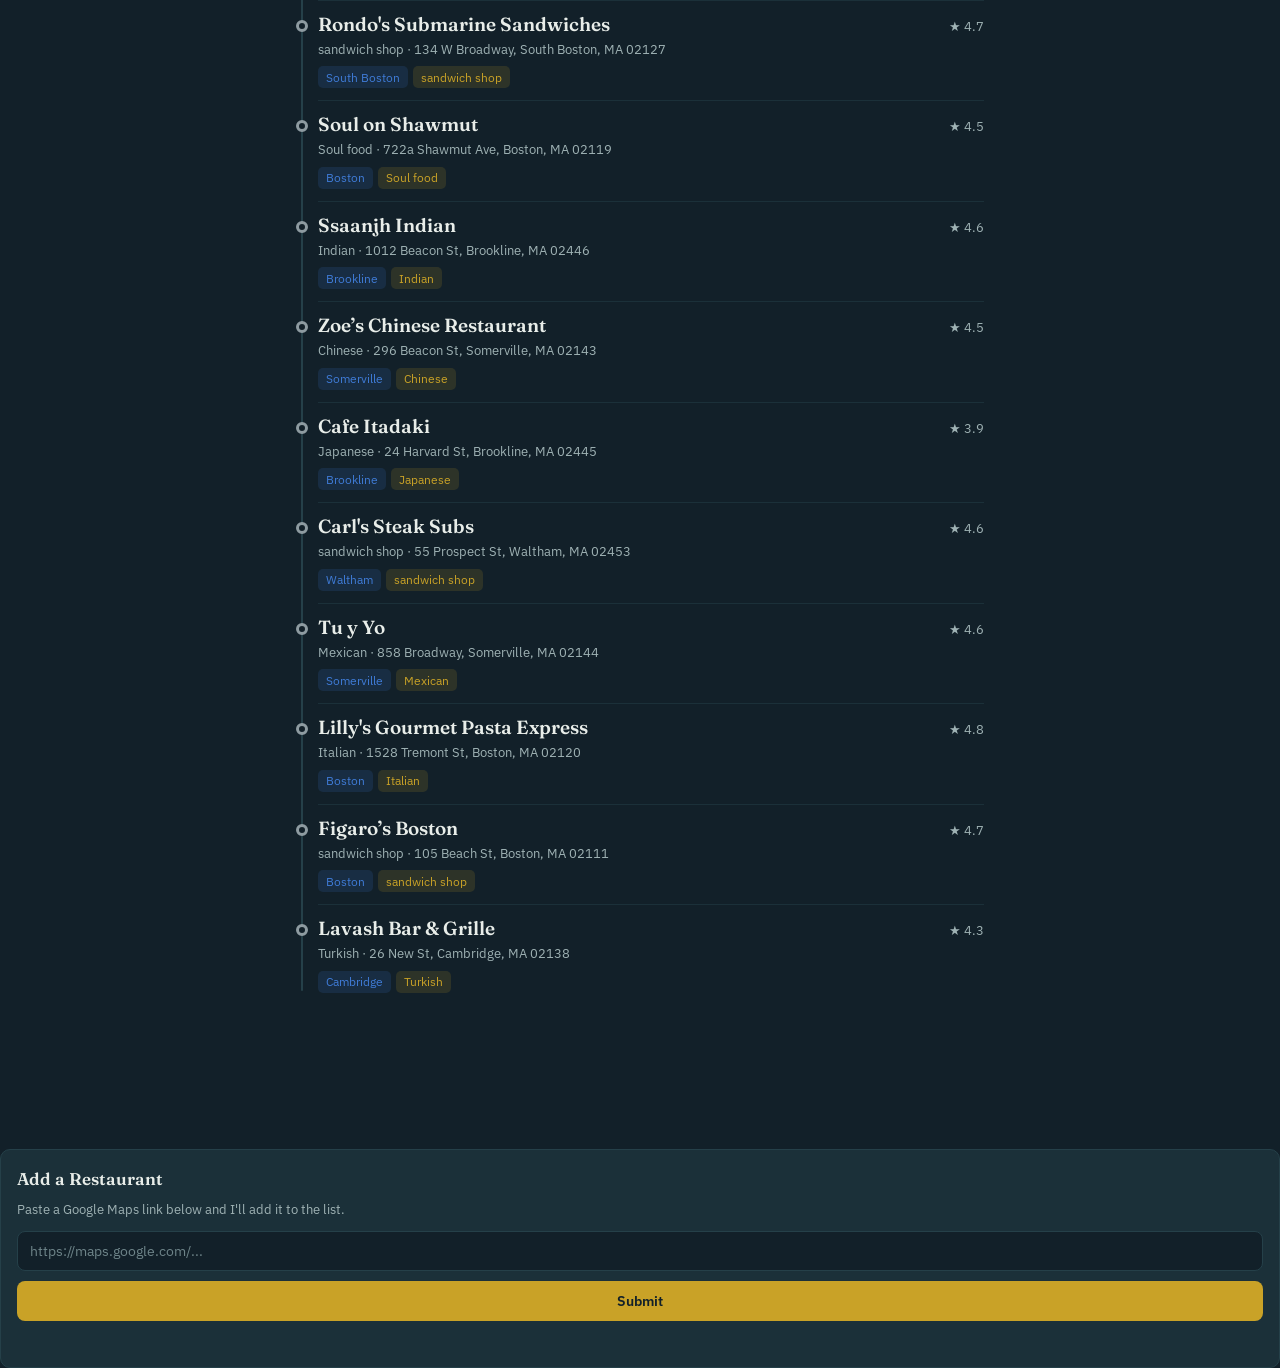
==== commit 88063fe3: "Add index.html (root entry point for GitHub Pages)" ====
--- a/index.html
+++ b/index.html
@@ -7,7 +7,478 @@
   <link rel="preconnect" href="https://fonts.googleapis.com">
   <link rel="preconnect" href="https://fonts.gstatic.com" crossorigin>
   <link href="https://fonts.googleapis.com/css2?family=Fraunces:opsz,wght@9..144,400;9..144,600&family=IBM+Plex+Sans:wght@400;500;600&display=swap" rel="stylesheet">
-  <link rel="stylesheet" href="css/style.css">
+  <style>
+:root {
+  --ink: #122029;
+  --ink-2: #1B3039;
+  --ink-3: #254049;
+  --paper: #E8EDE9;
+  --paper-dim: #9FB2B4;
+  --sand: #C9A227;
+  --red: #DA291C;
+  --orange: #ED8B00;
+  --green: #3E9B57;
+  --blue: #3F7BD6;
+  --silver: #8E9BA1;
+  --radius: 10px;
+}
+
+* { margin: 0; padding: 0; box-sizing: border-box; }
+html,body { margin: 0; padding: 0; }
+body {
+  background: var(--ink);
+  color: var(--paper);
+  font-family: "IBM Plex Sans", -apple-system, BlinkMacSystemFont, "Segoe UI", sans-serif;
+  font-size: 15px;
+  line-height: 1.5;
+  -webkit-font-smoothing: antialiased;
+}
+.wrap { max-width: 720px; margin: 0 auto; padding: 18px 16px 120px; }
+#app { max-width: 720px; margin: 0 auto; padding: 18px 16px 120px; }
+
+/* ---------- header ---------- */
+header { max-width: 720px; margin: 0 auto; padding: 24px 16px 8px; }
+header h1 {
+  font-family: "Fraunces", Georgia, "Times New Roman", serif;
+  font-weight: 600;
+  font-size: 30px;
+  line-height: 1.1;
+  letter-spacing: -0.01em;
+  margin: 0 0 4px;
+  color: var(--paper);
+}
+header p.sub, #subtitle {
+  margin: 0 0 18px;
+  color: var(--paper-dim);
+  font-size: 13.5px;
+  max-width: 52ch;
+}
+
+/* ---------- addbox ---------- */
+.addbox {
+  background: var(--ink-2);
+  border: 1px solid var(--ink-3);
+  border-radius: var(--radius);
+  padding: 12px;
+  margin-bottom: 18px;
+}
+.addbox input[type=text] {
+  width: 100%;
+  background: var(--ink);
+  border: 1px solid var(--ink-3);
+  color: var(--paper);
+  font-family: "IBM Plex Sans", sans-serif;
+  font-size: 15px;
+  padding: 10px 12px;
+  border-radius: 8px;
+}
+.addbox input[type=text]::placeholder { color: #6E8489; }
+.addbox input[type=text]:focus {
+  outline: 2px solid var(--sand);
+  outline-offset: 2px;
+  border-color: var(--sand);
+}
+
+/* ---------- facets / filter section ---------- */
+.facet { margin-top: 16px; }
+.facet h2 {
+  font-size: 12.5px;
+  font-weight: 600;
+  margin: 0 0 7px;
+  color: var(--paper-dim);
+  letter-spacing: 0.01em;
+}
+.chips { display: flex; gap: 6px; flex-wrap: wrap; }
+.chip {
+  border: 1px solid var(--ink-3);
+  background: transparent;
+  color: var(--paper-dim);
+  border-radius: 999px;
+  padding: 5px 11px;
+  font-size: 13px;
+  cursor: pointer;
+  user-select: none;
+  font-family: "IBM Plex Sans", sans-serif;
+}
+.chip .dot {
+  display: inline-block;
+  width: 7px;
+  height: 7px;
+  border-radius: 50%;
+  margin-right: 6px;
+  vertical-align: 1px;
+}
+.chip[aria-pressed="true"] {
+  background: var(--paper);
+  color: var(--ink);
+  border-color: var(--paper);
+  font-weight: 600;
+}
+
+/* ---------- filter input / suggestions ---------- */
+.filter-section { margin-bottom: 12px; position: relative; }
+.filter-input {
+  width: 100%;
+  background: var(--ink-2);
+  border: 1px solid var(--ink-3);
+  color: var(--paper);
+  font-family: "IBM Plex Sans", sans-serif;
+  font-size: 14px;
+  padding: 8px 12px;
+  border-radius: 8px;
+  outline: none;
+}
+.filter-input:focus { outline: 2px solid var(--sand); outline-offset: 2px; border-color: var(--sand); }
+.filter-input::placeholder { color: #6E8489; }
+.suggestions {
+  position: absolute;
+  top: 100%;
+  left: 0;
+  right: 0;
+  max-height: 200px;
+  overflow-y: auto;
+  background: var(--ink-2);
+  border: 1px solid var(--ink-3);
+  border-radius: 12px;
+  margin-top: 4px;
+  z-index: 50;
+  box-shadow: 0 4px 12px rgba(0,0,0,0.4);
+}
+.suggestion-item {
+  padding: 8px 14px;
+  cursor: pointer;
+  font-size: 14px;
+  color: var(--paper-dim);
+  border-radius: 8px;
+  margin-bottom: 2px;
+  transition: background 0.1s ease;
+  font-family: "IBM Plex Sans", sans-serif;
+}
+.suggestion-item:hover,
+.suggestion-item.active { background: var(--ink-3); color: var(--paper); }
+.suggestion-item mark {
+  background: var(--sand);
+  color: var(--ink);
+  font-weight: 700;
+  border-radius: 2px;
+  padding: 0 2px;
+}
+.active-filters { display: flex; flex-wrap: wrap; gap: 6px; margin-top: 8px; margin-bottom: 8px; }
+.chip-remove {
+  display: inline-flex;
+  align-items: center;
+  justify-content: center;
+  width: 16px;
+  height: 16px;
+  border-radius: 50%;
+  background: rgba(232,237,233,0.15);
+  font-size: 0.75rem;
+  line-height: 1;
+  margin-left: 2px;
+  cursor: pointer;
+}
+.chip-remove:hover { background: var(--sand); color: var(--ink); }
+.filter-count { font-size: 13px; color: var(--paper-dim); margin-bottom: 8px; font-weight: 600; }
+
+/* ---------- toolbar ---------- */
+.toolbar { display: flex; gap: 8px; align-items: center; margin-top: 16px; flex-wrap: wrap; }
+.toolbar input[type=search] {
+  flex: 1;
+  min-width: 150px;
+  background: var(--ink-2);
+  border: 1px solid var(--ink-3);
+  color: var(--paper);
+  padding: 8px 11px;
+  border-radius: 8px;
+  font-family: "IBM Plex Sans", sans-serif;
+  font-size: 14px;
+}
+
+/* ---------- list / timeline ---------- */
+.list { margin-top: 14px; position: relative; padding-left: 22px; }
+.list:before {
+  content: "";
+  position: absolute;
+  left: 5px;
+  top: 14px;
+  bottom: 14px;
+  width: 2px;
+  background: var(--ink-3);
+  border-radius: 2px;
+}
+.stop { position: relative; padding: 12px 0; border-bottom: 1px solid var(--ink-2); cursor: pointer; }
+.stop:last-child { border-bottom: none; }
+.stop .node {
+  position: absolute;
+  left: -22px;
+  top: 19px;
+  width: 12px;
+  height: 12px;
+  border-radius: 50%;
+  background: var(--ink);
+  border: 3px solid var(--silver);
+}
+.stop.picked { background: rgba(201,162,39,0.09); border-radius: 8px; padding-left: 10px; padding-right: 10px; margin-left: -10px; }
+.stop .head { display: flex; align-items: baseline; gap: 8px; }
+.stop h3 {
+  font-family: "Fraunces", Georgia, "Times New Roman", serif;
+  font-weight: 600;
+  font-size: 19px;
+  margin: 0;
+  line-height: 1.25;
+  flex: 1;
+}
+.stop .price { color: var(--paper-dim); font-size: 13px; }
+.meta { margin-top: 3px; font-size: 13px; color: var(--paper-dim); }
+
+/* ---------- restaurant card (inline list) ---------- */
+.restaurant-card {
+  background: var(--ink-2);
+  border: 1px solid var(--ink-3);
+  border-radius: var(--radius);
+  padding: 16px;
+  margin-bottom: 12px;
+  cursor: pointer;
+  transition: transform 0.15s ease;
+}
+.restaurant-card:active { transform: scale(0.98); }
+.restaurant-card .name {
+  font-family: "Fraunces", Georgia, "Times New Roman", serif;
+  font-weight: 600;
+  font-size: 19px;
+  margin-bottom: 4px;
+}
+.restaurant-card .cuisine {
+  font-size: 13px;
+  color: var(--sand);
+  font-weight: 600;
+  margin-bottom: 6px;
+}
+.restaurant-card .address { font-size: 13px; color: var(--paper-dim); margin-bottom: 8px; }
+.restaurant-card .meta { display: flex; gap: 12px; flex-wrap: wrap; align-items: center; }
+
+.rating { background: rgba(201,162,39,0.15); color: var(--sand); font-size: 13px; font-weight: 700; padding: 2px 8px; border-radius: 999px; }
+.review-count { font-size: 13px; color: var(--paper-dim); }
+.phone { font-size: 13px; color: var(--paper-dim); }
+.user-note { background: rgba(62,155,87,0.15); color: var(--green); font-size: 13px; font-weight: 600; padding: 2px 8px; border-radius: 999px; }
+
+/* ---------- tags ---------- */
+.tags { display: flex; gap: 5px; flex-wrap: wrap; margin-top: 7px; }
+.tag {
+  font-size: 11.5px;
+  padding: 2.5px 8px;
+  border-radius: 5px;
+  background: var(--ink-2);
+  color: var(--paper-dim);
+}
+.tag-cuisine { background: rgba(201,162,39,0.15); color: var(--sand); }
+.tag-location { background: rgba(63,123,214,0.15); color: var(--blue); }
+.detail-tags { margin-bottom: 12px; padding: 8px 12px; background: var(--ink-2); border-radius: var(--radius); font-size: 13px; }
+.detail-tags .label { font-weight: 700; margin-right: 6px; }
+.detail-tags .tag { margin-right: 4px; }
+
+/* ---------- detail view ---------- */
+.detail-view {
+  background: var(--ink-2);
+  border: 1px solid var(--ink-3);
+  border-radius: var(--radius);
+  padding: 16px;
+}
+.detail-header { display: flex; justify-content: space-between; align-items: flex-start; margin-bottom: 12px; }
+.detail-header h2 { font-family: "Fraunces", Georgia, serif; font-weight: 600; font-size: 19px; flex: 1; }
+.back-btn {
+  font-family: "IBM Plex Sans", sans-serif;
+  background: transparent;
+  border: 1px solid var(--ink-3);
+  color: var(--paper);
+  padding: 6px 14px;
+  border-radius: 8px;
+  font-size: 13px;
+  font-weight: 500;
+  cursor: pointer;
+  margin-left: 10px;
+}
+.back-btn:active { opacity: 0.8; }
+.detail-info { margin-bottom: 16px; padding-bottom: 12px; border-bottom: 1px solid var(--ink-3); }
+.detail-info p { font-size: 14px; margin-bottom: 6px; }
+.detail-info .label { font-weight: 600; color: var(--paper); }
+.detail-info .value { color: var(--paper-dim); }
+
+.hours-grid { display: grid; grid-template-columns: auto 1fr; gap: 2px 12px; font-size: 13px; margin-bottom: 12px; }
+.hours-grid .day { font-weight: 600; }
+.hours-grid .time { color: var(--paper-dim); }
+.hours-grid .closed { color: var(--red); font-weight: 600; }
+
+.user-note-detail {
+  background: var(--ink-2);
+  border-left: 3px solid var(--green);
+  padding: 10px 14px;
+  border-radius: 0 8px 8px 0;
+  margin-bottom: 16px;
+  font-size: 14px;
+  color: #CBD8D3;
+}
+.pull-quote {
+  position: relative;
+  font-family: "Fraunces", Georgia, serif;
+  font-size: 17px;
+  font-style: italic;
+  color: var(--paper);
+  padding: 12px 16px 12px 36px;
+  margin: 10px 0 16px;
+  line-height: 1.5;
+  background: rgba(201,162,39,0.06);
+  border-radius: 8px;
+}
+.pull-quote::before {
+  content: "“";
+  position: absolute;
+  left: 8px;
+  top: 2px;
+  font-size: 42px;
+  font-family: "Fraunces", Georgia, serif;
+  font-style: normal;
+  color: var(--sand);
+  line-height: 1;
+  opacity: 0.6;
+}
+.map-link {
+  display: block;
+  background: var(--sand);
+  color: #22200D;
+  text-decoration: none;
+  padding: 10px 20px;
+  border-radius: 999px;
+  font-size: 14px;
+  font-weight: 600;
+  margin-bottom: 16px;
+  text-align: center;
+  font-family: "IBM Plex Sans", sans-serif;
+}
+
+/* ---------- menu ---------- */
+.menu-section { margin-bottom: 20px; }
+.menu-section-title {
+  font-family: "Fraunces", Georgia, serif;
+  font-size: 17px;
+  font-weight: 600;
+  color: var(--paper);
+  padding-bottom: 6px;
+  border-bottom: 1px solid var(--ink-3);
+  margin-bottom: 10px;
+}
+.menu-item { padding: 10px 0; border-bottom: 1px solid var(--ink-3); }
+.menu-item:last-child { border-bottom: none; }
+.menu-item-header { display: flex; justify-content: space-between; align-items: baseline; }
+.menu-item-name { font-weight: 600; font-size: 14px; flex: 1; }
+.menu-item-price { font-weight: 700; font-size: 14px; color: var(--sand); white-space: nowrap; margin-left: 12px; }
+.menu-item-notes { font-size: 12.5px; color: var(--paper-dim); margin-top: 3px; font-style: italic; }
+.restaurant-notes {
+  background: var(--ink-2);
+  padding: 12px 14px;
+  border-radius: var(--radius);
+  font-size: 14px;
+  color: #CBD8D3;
+  margin-bottom: 16px;
+}
+
+/* ---------- no results / empty ---------- */
+.no-results, .empty {
+  border: 1px dashed var(--ink-3);
+  border-radius: var(--radius);
+  padding: 22px;
+  text-align: center;
+  color: var(--paper-dim);
+  font-size: 14px;
+  margin-top: 18px;
+}
+
+/* ---------- pick bar ---------- */
+.pickbar {
+  position: fixed;
+  left: 0;
+  right: 0;
+  bottom: 0;
+  background: linear-gradient(to top, var(--ink) 62%, rgba(18,32,41,0));
+  padding: 16px;
+  display: flex;
+  justify-content: center;
+}
+.pickbar button {
+font-family: "Fraunces", Georgia, serif;
+font-size: 16px;
+font-weight: 600;
+padding: 13px 26px;
+background: var(--paper);
+color: var(--ink);
+border: 1px solid var(--paper);
+border-radius: 999px;
+box-shadow: 0 6px 20px rgba(0,0,0,0.35);
+cursor: pointer;
+}
+
+/* ---------- add-restaurant form ---------- */
+.add-form {
+background: var(--ink-2);
+border: 1px solid var(--ink-3);
+border-radius: var(--radius);
+padding: 16px;
+margin-top: 24px;
+}
+.add-form h2 {
+font-family: "Fraunces", Georgia, serif;
+font-weight: 600;
+font-size: 17px;
+margin: 0 0 10px;
+color: var(--paper);
+}
+.add-form p.hint {
+font-size: 13px;
+color: var(--paper-dim);
+margin: 0 0 12px;
+line-height: 1.4;
+}
+.add-form input[type=url] {
+width: 100%;
+background: var(--ink);
+border: 1px solid var(--ink-3);
+color: var(--paper);
+font-family: "IBM Plex Sans", sans-serif;
+font-size: 14px;
+padding: 10px 12px;
+border-radius: 8px;
+margin-bottom: 10px;
+}
+.add-form input[type=url]:focus {
+outline: 2px solid var(--sand);
+outline-offset: 2px;
+border-color: var(--sand);
+}
+.add-form input[type=url]::placeholder { color: #6E8489; }
+.add-form button {
+width: 100%;
+font-family: "IBM Plex Sans", sans-serif;
+font-size: 14px;
+font-weight: 600;
+padding: 11px 16px;
+background: var(--sand);
+color: var(--ink);
+border: none;
+border-radius: 8px;
+cursor: pointer;
+}
+.add-form button:hover { opacity: 0.9; }
+.add-form button:disabled { opacity: 0.5; cursor: not-allowed; }
+.add-form .status {
+margin-top: 10px;
+font-size: 13px;
+min-height: 20px;
+}
+.add-form .status.success { color: var(--green); }
+.add-form .status.error { color: var(--red); }
+.add-form .status.loading { color: var(--paper-dim); }
+
+</style>
 </head>
 <body>
   <header>
@@ -17,6 +488,2412 @@
 
   <main id="app"></main>
 
-  <script src="js/app.js"></script>
+  <section class="add-form" id="addForm">
+    <h2>Add a Restaurant</h2>
+    <p class="hint">Paste a Google Maps link below and I'll add it to the list.</p>
+    <input type="url" id="addUrl" placeholder="https://maps.google.com/..." />
+    <button id="addBtn" onclick="submitAddForm()">Submit</button>
+    <div class="status" id="addStatus"></div>
+  </section>
+
+  <script>
+(function () {
+  const app = document.getElementById('app');
+  let restaurants = [
+  {
+    "name": "Kush Modern Mediterranean",
+    "note": "",
+    "address": "5 Sanborn Ct, Somerville, MA 02143",
+    "rating": "4.9",
+    "hours": "Hours Closed · Opens 5 PM Show open hours for the week",
+    "phone": "(774) 623-4131",
+    "website": "kushbysaba.com",
+    "cid": 12117482272962753678,
+    "maps_url": "https://www.google.com/maps/?cid=12117482272962753678",
+    "tags": [
+      "Somerville"
+    ]
+  },
+  {
+    "name": "Kajiken",
+    "note": "Soupless ramen & Karaage Curry Don!!",
+    "address": "83 Harrison Ave, Boston, MA 02111",
+    "rating": "4.4",
+    "hours": "Closed · Opens 11:30 AM",
+    "phone": "(857) 277-0116",
+    "website": "kajiken-usa.com",
+    "cid": 14594239652634328097,
+    "maps_url": "https://www.google.com/maps/?cid=14594239652634328097",
+    "tags": [
+      "Boston"
+    ]
+  },
+  {
+    "name": "The Curry Chapter",
+    "note": "",
+    "address": "18 Eliot St, Cambridge, MA 02138",
+    "rating": "5.0",
+    "hours": "Closed · Opens 11 AM",
+    "phone": "(617) 945-1207",
+    "website": "currychapter.com",
+    "cid": 11760938866080871769,
+    "maps_url": "https://www.google.com/maps/?cid=11760938866080871769",
+    "tags": [
+      "Cambridge",
+      "Modern Indian"
+    ]
+  },
+  {
+    "name": "NAMU Distilling Co.",
+    "note": "",
+    "address": "89 Heath St, Boston, MA 02130",
+    "rating": "4.8",
+    "hours": "Closed · Opens 5 PM",
+    "phone": "",
+    "website": "namudistilling.com",
+    "cid": 12149823248981343560,
+    "maps_url": "https://www.google.com/maps/?cid=12149823248981343560",
+    "tags": [
+      "Boston",
+      "Distillery"
+    ]
+  },
+  {
+    "name": "R&S Jamaican Restaurant",
+    "note": "",
+    "address": "38 Norfolk St, Dorchester, MA 02124",
+    "rating": "4.9",
+    "hours": "Closed · Opens 9 AM",
+    "phone": "(617) 275-0018",
+    "website": "rs-jamaicanrestaurant.com",
+    "cid": 1342546626007287613,
+    "maps_url": "https://www.google.com/maps/?cid=1342546626007287613",
+    "tags": [
+      "Dorchester",
+      "Jamaican"
+    ]
+  },
+  {
+    "name": "Season to Taste",
+    "note": "Chef's tasting menu at the counter",
+    "address": "1678 Massachusetts Ave, Cambridge, MA 02138",
+    "rating": "4.7",
+    "hours": "Closed · Opens 5:30 PM",
+    "phone": "(617) 826-9037",
+    "website": "seasontotaste.com",
+    "cid": 3369105839738150597,
+    "maps_url": "https://www.google.com/maps/?cid=3369105839738150597",
+    "tags": [
+      "Cambridge"
+    ]
+  },
+  {
+    "name": "Bricco Salumeria & Pasta Shop",
+    "note": "",
+    "address": "11 Board Alley, Boston, MA 02113",
+    "rating": "4.5",
+    "hours": "",
+    "phone": "(617) 248-9629",
+    "website": "briccosalumeria.com",
+    "cid": 13355546619940227633,
+    "maps_url": "https://www.google.com/maps/?cid=13355546619940227633",
+    "tags": [
+      "Boston",
+      "Italian"
+    ]
+  },
+  {
+    "name": "Mother's East Tavern",
+    "note": "Smash Burger!!",
+    "address": "289 Dorchester St, Boston, MA 02127",
+    "rating": "4.9",
+    "hours": "Open · Closes 1 AM",
+    "phone": "(617) 752-4949",
+    "website": "motherseast.com",
+    "cid": 13038097735935351925,
+    "maps_url": "https://www.google.com/maps/?cid=13038097735935351925",
+    "tags": [
+      "Boston",
+      "pub"
+    ]
+  },
+  {
+    "name": "Boston King Coffee",
+    "note": "",
+    "address": "186 Cambridge Rd, Woburn, MA 01801",
+    "rating": "4.9",
+    "hours": "Closed · Opens 8 AM Sat",
+    "phone": "(781) 933-0104",
+    "website": "bostonkingcoffee.com",
+    "cid": 13351597213033118533,
+    "maps_url": "https://www.google.com/maps/?cid=13351597213033118533",
+    "tags": [
+      "Woburn",
+      "coffee shop"
+    ]
+  },
+  {
+    "name": "えびすや",
+    "note": "One night pizza night",
+    "address": "24 High St",
+    "rating": "4.7",
+    "hours": "",
+    "phone": "",
+    "website": "",
+    "cid": 5419468547750478099,
+    "maps_url": "https://www.google.com/maps/?cid=5419468547750478099",
+    "tags": [
+      "noodle shop"
+    ]
+  },
+  {
+    "name": "Chacarero",
+    "note": "",
+    "address": "101 Arch St, Boston, MA 02110",
+    "rating": "4.6",
+    "hours": "Closes soon · 4 PM · Opens 11 AM Mon",
+    "phone": "(617) 542-0392",
+    "website": "https://chacarero.com",
+    "cid": 15898559491672436109,
+    "maps_url": "https://www.google.com/maps/?cid=15898559491672436109",
+    "tags": [
+      "Boston",
+      "Chilean"
+    ]
+  },
+  {
+    "name": "Kenzoku Mazesoba",
+    "note": "",
+    "address": "506 Park Dr, Boston, MA 02215",
+    "rating": "4.8",
+    "hours": "Open · Closes 8:30 PM",
+    "phone": "(617) 608-3572",
+    "website": "https://kenzoku-mazesoba.sbs",
+    "cid": 10342668231342239923,
+    "maps_url": "https://www.google.com/maps/?cid=10342668231342239923",
+    "tags": [
+      "Boston",
+      "Japanese"
+    ]
+  },
+  {
+    "name": "Novo Lantern 燈火阑珊",
+    "note": "",
+    "address": "1750 Washington St, Boston, MA 02118",
+    "rating": "4.7",
+    "hours": "Open · Closes 10:30 PM",
+    "phone": "(857) 991-1937",
+    "website": "https://novo-lantern.com",
+    "cid": 3542594886675943602,
+    "maps_url": "https://www.google.com/maps/?cid=3542594886675943602",
+    "tags": [
+      "Boston",
+      "中餐馆"
+    ]
+  },
+  {
+    "name": "Yum! by Kaju",
+    "note": "",
+    "address": "54 Harvard Ave",
+    "rating": "4.4",
+    "hours": "",
+    "phone": "",
+    "website": "",
+    "cid": 1997918088056778361,
+    "maps_url": "https://www.google.com/maps/?cid=1997918088056778361",
+    "tags": [
+      "Korean"
+    ]
+  },
+  {
+    "name": "Bocadillos",
+    "note": "Empanadas",
+    "address": "293 Cypress St, Brookline, MA 02445",
+    "rating": "4.9",
+    "hours": "Open · Closes 8 PM",
+    "phone": "(617) 739-5500",
+    "website": "https://bocadillosfoods.com",
+    "cid": 208667568004900111,
+    "maps_url": "https://www.google.com/maps/?cid=208667568004900111",
+    "tags": [
+      "Brookline"
+    ]
+  },
+  {
+    "name": "Chinatown Cafe",
+    "note": "Roast duck and roast pork",
+    "address": "262 Harrison Ave, Boston, MA 02111",
+    "rating": "4.1",
+    "hours": "Open · Closes 7 PM",
+    "phone": "(617) 695-9888",
+    "website": "https://chinatowncafeboston.com",
+    "cid": 6167123176513351198,
+    "maps_url": "https://www.google.com/maps/?cid=6167123176513351198",
+    "tags": [
+      "Boston",
+      "Chinese"
+    ]
+  },
+  {
+    "name": "The Banshee",
+    "note": "Spice bag!!",
+    "address": "934 Dorchester Ave, Boston, MA 02125",
+    "rating": "4.6",
+    "hours": "Open · Closes 1 AM",
+    "phone": "(617) 436-9747",
+    "website": "https://bansheeboston.com",
+    "cid": 843044970393463759,
+    "maps_url": "https://www.google.com/maps/?cid=843044970393463759",
+    "tags": [
+      "Boston",
+      "Irish",
+      "pub"
+    ]
+  },
+  {
+    "name": "Tavern at the End of the World",
+    "note": "Ask for spice bag",
+    "address": "108 Cambridge St, Charlestown, MA 02129",
+    "rating": "4.6",
+    "hours": "Open · Closes 2 AM",
+    "phone": "(617) 241-4999",
+    "website": "https://tavernattheendoftheworld.com",
+    "cid": 17500423108953242828,
+    "maps_url": "https://www.google.com/maps/?cid=17500423108953242828",
+    "tags": [
+      "Charlestown",
+      "bar"
+    ]
+  },
+  {
+    "name": "La Cabaña Foodtruck",
+    "note": "",
+    "address": "386 Main St, Melrose, MA 02176",
+    "rating": "4.8",
+    "hours": "Open · Closes 8 PM",
+    "phone": "(857) 452-6231",
+    "website": "https://lemusvilma14.wixsite.com",
+    "cid": 487766579315016071,
+    "maps_url": "https://www.google.com/maps/?cid=487766579315016071",
+    "tags": [
+      "Melrose",
+      "Mexican"
+    ]
+  },
+  {
+    "name": "Nouvé Bakery",
+    "note": "",
+    "address": "1736 Massachusetts Ave, Lexington, MA 02420",
+    "rating": "4.7",
+    "hours": "Open · Closes 4:30 PM",
+    "phone": "",
+    "website": "https://instagram.com",
+    "cid": 10149479507097276075,
+    "maps_url": "https://www.google.com/maps/?cid=10149479507097276075",
+    "tags": [
+      "Lexington",
+      "bakery"
+    ]
+  },
+  {
+    "name": "norinori",
+    "note": "",
+    "address": "399 Chestnut Hill Ave, Brookline, MA 02445",
+    "rating": "4.7",
+    "hours": "Closed · Opens 5 PM",
+    "phone": "(617) 383-5652",
+    "website": "https://norinori.boston",
+    "cid": 15118106295180200185,
+    "maps_url": "https://www.google.com/maps/?cid=15118106295180200185",
+    "tags": [
+      "Brookline",
+      "Japanese"
+    ]
+  },
+  {
+    "name": "Sizzle n’ Slurp",
+    "note": "",
+    "address": "514C Medford St, Somerville, MA 02145",
+    "rating": "4.9",
+    "hours": "",
+    "phone": "(617) 764-2087",
+    "website": "",
+    "cid": 12988388296618580907,
+    "maps_url": "https://www.google.com/maps/?cid=12988388296618580907",
+    "tags": [
+      "Somerville",
+      "Modern Japanese"
+    ]
+  },
+  {
+    "name": "Big Al's Pizza",
+    "note": "Angry Roni Pizza",
+    "address": "10 Sylvan Street",
+    "rating": "4.4",
+    "hours": "",
+    "phone": "",
+    "website": "",
+    "cid": 753805088693063057,
+    "maps_url": "https://www.google.com/maps/?cid=753805088693063057"
+  },
+  {
+    "name": "Thonglor",
+    "note": "",
+    "address": "559 Washington St, Brighton, MA 02135",
+    "rating": "4.5",
+    "hours": "Closed · Opens 4:30 PM",
+    "phone": "(617) 208-8184",
+    "website": "https://thonglorboston.com",
+    "cid": 5331199739302503369,
+    "maps_url": "https://www.google.com/maps/?cid=5331199739302503369",
+    "tags": [
+      "Brighton",
+      "Thai"
+    ]
+  },
+  {
+    "name": "I Fresh Noodle",
+    "note": "",
+    "address": "182 Brighton Ave, Boston, MA 02134",
+    "rating": "4.2",
+    "hours": "Open · Closes 9:30 PM",
+    "phone": "(617) 787-8888",
+    "website": "https://ifreshnoodleboston.com",
+    "cid": 18175606135902415177,
+    "maps_url": "https://www.google.com/maps/?cid=18175606135902415177",
+    "tags": [
+      "Boston",
+      "Chinese noodle"
+    ]
+  },
+  {
+    "name": "Annie's Pizzeria",
+    "note": "Birria Pizza",
+    "address": "213 Middlesex Ave, Medford, MA 02155",
+    "rating": "4.5",
+    "hours": "",
+    "phone": "(781) 219-3731",
+    "website": "https://annies-pizzeria.com",
+    "cid": 15563319473442538272,
+    "maps_url": "https://www.google.com/maps/?cid=15563319473442538272",
+    "tags": [
+      "Medford",
+      "Pizza"
+    ]
+  },
+  {
+    "name": "Rassa Indian Cuisine",
+    "note": "",
+    "address": "470 Moody St, Waltham, MA 02453",
+    "rating": "4.7",
+    "hours": "Closed · Opens 5 PM",
+    "phone": "(781) 472-4000",
+    "website": "https://rassaboston.com",
+    "cid": 15063089742346453865,
+    "maps_url": "https://www.google.com/maps/?cid=15063089742346453865",
+    "tags": [
+      "Waltham",
+      "Indian"
+    ]
+  },
+  {
+    "name": "Juanitas Kitchen",
+    "note": "",
+    "address": "235 Newton St, Waltham, MA 02453",
+    "rating": "4.8",
+    "hours": "Open · Closes 9 PM",
+    "phone": "(781) 790-8567",
+    "website": "https://juanitaskitchenma.com",
+    "cid": 10697555328922416387,
+    "maps_url": "https://www.google.com/maps/?cid=10697555328922416387",
+    "tags": [
+      "Waltham",
+      "Salvadoran"
+    ]
+  },
+  {
+    "name": "BABA SHAWARMA",
+    "note": "",
+    "address": "100 Blackstone St, Boston, MA 02109",
+    "rating": "4.4",
+    "hours": "",
+    "phone": "(617) 857-2222",
+    "website": "https://baba-shawarma.com",
+    "cid": 16809071549391021381,
+    "maps_url": "https://www.google.com/maps/?cid=16809071549391021381",
+    "tags": [
+      "Boston",
+      "Shawarma"
+    ]
+  },
+  {
+    "name": "Crystal Spoons",
+    "note": "",
+    "address": "1950 Washington St, Boston, MA 02118",
+    "rating": "4.6",
+    "hours": "",
+    "phone": "(781) 499-5933",
+    "website": "https://crystalspoonscuisine.com",
+    "cid": 17189465965667026193,
+    "maps_url": "https://www.google.com/maps/?cid=17189465965667026193",
+    "tags": [
+      "Boston",
+      "Indian"
+    ]
+  },
+  {
+    "name": "Cathay Kitchen",
+    "note": "Spice bag!!!",
+    "address": "563 High St, Dedham, MA 02026",
+    "rating": "4.0",
+    "hours": "",
+    "phone": "(781) 329-2786",
+    "website": "https://cathaykitchenonline.com",
+    "cid": 13993588241757015699,
+    "maps_url": "https://www.google.com/maps/?cid=13993588241757015699",
+    "tags": [
+      "Dedham",
+      "Chinese"
+    ]
+  },
+  {
+    "name": "Third Time Together",
+    "note": "",
+    "address": "399 Binney St, Cambridge, MA 02142",
+    "rating": "4.8",
+    "hours": "Open · Closes 9 PM",
+    "phone": "",
+    "website": "",
+    "cid": 2607745177511170150,
+    "maps_url": "https://www.google.com/maps/?cid=2607745177511170150",
+    "tags": [
+      "Cambridge",
+      "Modern Mediterranean"
+    ]
+  },
+  {
+    "name": "Jahunger Cambridge",
+    "note": "",
+    "address": "272 Brookline St, Cambridge, MA 02139",
+    "rating": "4.3",
+    "hours": "",
+    "phone": "(617) 801-9725",
+    "website": "https://jahunger.com",
+    "cid": 6100470976130443926,
+    "maps_url": "https://www.google.com/maps/?cid=6100470976130443926",
+    "tags": [
+      "Cambridge",
+      "Uyghur cuisine"
+    ]
+  },
+  {
+    "name": "Ashami momo",
+    "note": "",
+    "address": "278 Pearl St, Malden, MA 02148",
+    "rating": "4.9",
+    "hours": "",
+    "phone": "(781) 960-8819",
+    "website": "https://ashamimomo.com",
+    "cid": 9943331357216597392,
+    "maps_url": "https://www.google.com/maps/?cid=9943331357216597392",
+    "tags": [
+      "Malden"
+    ]
+  },
+  {
+    "name": "Suya Joint",
+    "note": "",
+    "address": "185 Dudley St, Boston, MA 02119",
+    "rating": "3.9",
+    "hours": "Open · Closes 9 PM",
+    "phone": "(857) 351-3717",
+    "website": "https://suyajoint.com",
+    "cid": 9400361668924301522,
+    "maps_url": "https://www.google.com/maps/?cid=9400361668924301522",
+    "tags": [
+      "Boston",
+      "African"
+    ]
+  },
+  {
+    "name": "Alma Gaucha",
+    "note": "Brazilian recommend",
+    "address": "401 D St, Boston, MA 02210",
+    "rating": "4.8",
+    "hours": "Open · Closes 10:30 PM",
+    "phone": "(617) 420-4900",
+    "website": "https://almagauchausa.com",
+    "cid": 1489060704951651401,
+    "maps_url": "https://www.google.com/maps/?cid=1489060704951651401",
+    "tags": [
+      "Boston",
+      "Brazilian"
+    ]
+  },
+  {
+    "name": "The Down Low",
+    "note": "Speakeasy",
+    "address": "371 Main St Underground, Woburn, MA 01801",
+    "rating": "4.2",
+    "hours": "Closed · Opens 5 PM",
+    "phone": "(781) 935-6699",
+    "website": "https://downlowbar.com",
+    "cid": 478321340364473671,
+    "maps_url": "https://www.google.com/maps/?cid=478321340364473671",
+    "tags": [
+      "Woburn",
+      "cocktail bar"
+    ]
+  },
+  {
+    "name": "Jim's Market",
+    "note": "Honey mustard tenders sub",
+    "address": "463 Fulton St, Medford, MA 02155",
+    "rating": "4.6",
+    "hours": "Open · Closes 8 PM",
+    "phone": "(781) 395-5704",
+    "website": "https://jimsmarketmedford.com",
+    "cid": 12865437766710599905,
+    "maps_url": "https://www.google.com/maps/?cid=12865437766710599905",
+    "tags": [
+      "Medford",
+      "sandwich shop"
+    ]
+  },
+  {
+    "name": "MACHI - South Indian Kitchen",
+    "note": "",
+    "address": "34 SW Park, Westwood, MA 02090",
+    "rating": "4.3",
+    "hours": "",
+    "phone": "",
+    "website": "https://letseatmachi.com",
+    "cid": 11453991453736937486,
+    "maps_url": "https://www.google.com/maps/?cid=11453991453736937486",
+    "tags": [
+      "Westwood",
+      "Indian takeaway"
+    ]
+  },
+  {
+    "name": "Chivo Taqueria",
+    "note": "Papusas",
+    "address": "1728 Massachusetts Ave, Cambridge, MA 02138",
+    "rating": "4.6",
+    "hours": "",
+    "phone": "(857) 242-3343",
+    "website": "https://chivoboston.com",
+    "cid": 8716789011024380061,
+    "maps_url": "https://www.google.com/maps/?cid=8716789011024380061",
+    "tags": [
+      "Cambridge",
+      "Mexican"
+    ]
+  },
+  {
+    "name": "Mahalab Bakery",
+    "note": "",
+    "address": "1786 Massachusetts Ave, Cambridge, MA 02140",
+    "rating": "5.0",
+    "hours": "Closes soon · 4 PM · Opens 9 AM Sat",
+    "phone": "(617) 501-3416",
+    "website": "https://mahalabbakery.com",
+    "cid": 7010147861475089729,
+    "maps_url": "https://www.google.com/maps/?cid=7010147861475089729",
+    "tags": [
+      "Cambridge",
+      "bakery"
+    ]
+  },
+  {
+    "name": "Black Ruby: Thai Craft Burger & Dining",
+    "note": "",
+    "address": "1790 Massachusetts Ave, Cambridge, MA 02140",
+    "rating": "4.7",
+    "hours": "Opens soon · 4 PM",
+    "phone": "(617) 945-3147",
+    "website": "https://blackrubycambridge.com",
+    "cid": 17993798730039893290,
+    "maps_url": "https://www.google.com/maps/?cid=17993798730039893290",
+    "tags": [
+      "Cambridge",
+      "Thai"
+    ]
+  },
+  {
+    "name": "Elia Taverna Marblehead",
+    "note": "",
+    "address": "261 Washington St, Marblehead, MA 01945",
+    "rating": "4.8",
+    "hours": "Opens soon · 4 PM",
+    "phone": "(781) 499-5006",
+    "website": "https://eliatavernamarblehead.com",
+    "cid": 11207775645499662473,
+    "maps_url": "https://www.google.com/maps/?cid=11207775645499662473",
+    "tags": [
+      "Marblehead",
+      "Greek"
+    ]
+  },
+  {
+    "name": "Lucy's Craft Deli",
+    "note": "",
+    "address": "472 High St, Medford, MA 02155",
+    "rating": "4.8",
+    "hours": "Closed · Opens 10:30 AM Sat",
+    "phone": "(781) 852-2005",
+    "website": "https://lucyscraftdeli.com",
+    "cid": 7779154602323905523,
+    "maps_url": "https://www.google.com/maps/?cid=7779154602323905523",
+    "tags": [
+      "Medford",
+      "sandwich shop"
+    ]
+  },
+  {
+    "name": "The Golden Monkey Cafe",
+    "note": "",
+    "address": "468 Chestnut St, Lynn, MA 01902",
+    "rating": "4.7",
+    "hours": "Open · Closes 8 PM",
+    "phone": "(781) 778-3342",
+    "website": "https://thegoldenmonkeycafe.com",
+    "cid": 5965992479891252469,
+    "maps_url": "https://www.google.com/maps/?cid=5965992479891252469",
+    "tags": [
+      "Lynn",
+      "Cambodian"
+    ]
+  },
+  {
+    "name": "SANBADA",
+    "note": "",
+    "address": "165 Brighton Ave, Allston, MA 02134",
+    "rating": "4.8",
+    "hours": "",
+    "phone": "(617) 870-7674",
+    "website": "",
+    "cid": 12783559231631475306,
+    "maps_url": "https://www.google.com/maps/?cid=12783559231631475306",
+    "tags": [
+      "Allston",
+      "Korean"
+    ]
+  },
+  {
+    "name": "FRIES B4 GUYS",
+    "note": "",
+    "address": "485 Cambridge St, Boston, MA 02134",
+    "rating": "4.9",
+    "hours": "Open · Closes 2 AM",
+    "phone": "(857) 498-3839",
+    "website": "https://friesb4guys.boston",
+    "cid": 1571132934139856673,
+    "maps_url": "https://www.google.com/maps/?cid=1571132934139856673",
+    "tags": [
+      "Boston",
+      "fast food"
+    ]
+  },
+  {
+    "name": "Kokoro Don Cafe",
+    "note": "",
+    "address": "66 Summer St, Somerville, MA 02143",
+    "rating": "4.6",
+    "hours": "Closed · Opens 10 AM",
+    "phone": "(857) 500-7937",
+    "website": "kokorodoncafema.com",
+    "cid": 17739278426770616016,
+    "maps_url": "https://www.google.com/maps/?cid=17739278426770616016",
+    "tags": [
+      "Somerville",
+      "Japanese"
+    ]
+  },
+  {
+    "name": "Chicho's Boston",
+    "note": "",
+    "address": "88 Seaport Blvd, Boston, MA 02210",
+    "rating": "5.0",
+    "hours": "Closed · Opens 1 PM",
+    "phone": "",
+    "website": "chichosboston.com",
+    "cid": 9782081845259523825,
+    "maps_url": "https://www.google.com/maps/?cid=9782081845259523825",
+    "tags": [
+      "Boston",
+      "Mexican"
+    ]
+  },
+  {
+    "name": "Mala Town 自选麻辣烫",
+    "note": "Make your own hotpot",
+    "address": "194 Harvard Ave, Allston, MA 02134",
+    "rating": "4.2",
+    "hours": "Closed · Opens 11:30 AM",
+    "phone": "(774) 458-3910",
+    "website": "order.toasttab.com",
+    "cid": 12976530273125553065,
+    "maps_url": "https://www.google.com/maps/?cid=12976530273125553065",
+    "tags": [
+      "Allston",
+      "中餐馆"
+    ]
+  },
+  {
+    "name": "Maq's",
+    "note": "",
+    "address": "176 University Ave, Lowell, MA 01854",
+    "rating": "4.5",
+    "hours": "Closed · Opens 11:30 AM",
+    "phone": "(978) 427-7976",
+    "website": "eatmaqs.com",
+    "cid": 9082298129380262925,
+    "maps_url": "https://www.google.com/maps/?cid=9082298129380262925",
+    "tags": [
+      "Lowell"
+    ]
+  },
+  {
+    "name": "Aama Lama",
+    "note": "",
+    "address": "519 Main St, Malden, MA 02148",
+    "rating": "4.8",
+    "hours": "Closed · Opens 11 AM",
+    "phone": "(781) 321-8800",
+    "website": "aamalama.com",
+    "cid": 16347906199390905508,
+    "maps_url": "https://www.google.com/maps/?cid=16347906199390905508",
+    "tags": [
+      "Malden",
+      "Nepalese"
+    ]
+  },
+  {
+    "name": "Pueblo Viejo",
+    "note": "",
+    "address": "170 Marion St, Boston, MA 02128",
+    "rating": "4.1",
+    "hours": "Closed · Opens 7 AM",
+    "phone": "(617) 561-0011",
+    "website": "puebloviejos.com",
+    "cid": 655443033743365100,
+    "maps_url": "https://www.google.com/maps/?cid=655443033743365100",
+    "tags": [
+      "Boston",
+      "Salvadoran"
+    ]
+  },
+  {
+    "name": "The Greek Gyro",
+    "note": "",
+    "address": "88 Peterborough St, Boston, MA 02215",
+    "rating": "4.5",
+    "hours": "Closed · Opens 11 AM",
+    "phone": "(857) 991-1000",
+    "website": "thegreekgyro.com",
+    "cid": 6156632149654459148,
+    "maps_url": "https://www.google.com/maps/?cid=6156632149654459148",
+    "tags": [
+      "Boston",
+      "Greek"
+    ]
+  },
+  {
+    "name": "KChickin (Korean, Sushi, Hand roll and Japanese Cuisine)",
+    "note": "",
+    "address": "86 Peterborough St, Boston, MA 02215",
+    "rating": "4.8",
+    "hours": "Closed · Opens 11 AM",
+    "phone": "(857) 348-1351",
+    "website": "kchickin.com",
+    "cid": 4952710971399857178,
+    "maps_url": "https://www.google.com/maps/?cid=4952710971399857178",
+    "tags": [
+      "Boston",
+      "Korean"
+    ]
+  },
+  {
+    "name": "Cafe Noodo",
+    "note": "",
+    "address": "1 Nashua St Ste 121, Boston, MA 02114",
+    "rating": "4.4",
+    "hours": "Closed · Opens 11 AM",
+    "phone": "(617) 438-0039",
+    "website": "",
+    "cid": 16249333845480561214,
+    "maps_url": "https://www.google.com/maps/?cid=16249333845480561214",
+    "tags": [
+      "Boston"
+    ]
+  },
+  {
+    "name": "Dynasty",
+    "note": "Vegetarian rice roll",
+    "address": "14a Hudson St, Boston, MA 02111",
+    "rating": "4.2",
+    "hours": "Closed · Opens 9 AM",
+    "phone": "(617) 603-8796",
+    "website": "dynastyboston.com",
+    "cid": 9743153423945270260,
+    "maps_url": "https://www.google.com/maps/?cid=9743153423945270260",
+    "tags": [
+      "Boston",
+      "Cantonese"
+    ]
+  },
+  {
+    "name": "Taqueria El Amigo",
+    "note": "",
+    "address": "196 Willow St, Waltham, MA 02453",
+    "rating": "4.7",
+    "hours": "Closed · Opens 10 AM",
+    "phone": "(781) 642-7410",
+    "website": "taqueria-elamigo.com",
+    "cid": 7258777514053645771,
+    "maps_url": "https://www.google.com/maps/?cid=7258777514053645771",
+    "tags": [
+      "Waltham",
+      "taco"
+    ]
+  },
+  {
+    "name": "Feng Shui",
+    "note": "Buffet",
+    "address": "2200 District Ave, Burlington, MA 01803",
+    "rating": "5.0",
+    "hours": "Closed · Opens 11:30 AM",
+    "phone": "(781) 365-0918",
+    "website": "gofengshui.com",
+    "cid": 13674159700188583708,
+    "maps_url": "https://www.google.com/maps/?cid=13674159700188583708",
+    "tags": [
+      "Burlington",
+      "sushi"
+    ]
+  },
+  {
+    "name": "Taqueria La Unica",
+    "note": "",
+    "address": "480 Haverhill St, Lawrence, MA 01841",
+    "rating": "4.9",
+    "hours": "Closed · Opens 11 AM",
+    "phone": "(978) 208-7916",
+    "website": "ordertaquerialaunica.com",
+    "cid": 247055935170689324,
+    "maps_url": "https://www.google.com/maps/?cid=247055935170689324",
+    "tags": [
+      "Lawrence",
+      "Mexican"
+    ]
+  },
+  {
+    "name": "Lanner Noodles&Bar",
+    "note": "",
+    "address": "24 Pearl St, Cambridge, MA 02139",
+    "rating": "4.5",
+    "hours": "Closed · Opens 11:30 AM",
+    "phone": "(229) 756-2178",
+    "website": "lannernoodles.com",
+    "cid": 12858751159822470769,
+    "maps_url": "https://www.google.com/maps/?cid=12858751159822470769",
+    "tags": [
+      "Cambridge",
+      "noodle shop"
+    ]
+  },
+  {
+    "name": "Ama at The Atlas",
+    "note": "",
+    "address": "40 Western Ave, Allston, MA 02134",
+    "rating": "4.4",
+    "hours": "Closed · Opens 7 AM",
+    "phone": "(617) 675-8880",
+    "website": "ama-boston.com",
+    "cid": 14847789105207126632,
+    "maps_url": "https://www.google.com/maps/?cid=14847789105207126632",
+    "tags": [
+      "Allston"
+    ]
+  },
+  {
+    "name": "Joanie's Pizza",
+    "note": "",
+    "address": "83 Parkhurst Rd #5, Chelmsford, MA 01824",
+    "rating": "4.7",
+    "hours": "Closed · Opens 12 PM",
+    "phone": "(978) 856-7015",
+    "website": "joanieschelmsford.com",
+    "cid": 17981995193045884994,
+    "maps_url": "https://www.google.com/maps/?cid=17981995193045884994",
+    "tags": [
+      "Chelmsford",
+      "Pizza"
+    ]
+  },
+  {
+    "name": "Burg & Shaw",
+    "note": "",
+    "address": "211 Tremont St, Boston, MA 02116",
+    "rating": "4.9",
+    "hours": "Closed · Opens 11 AM",
+    "phone": "",
+    "website": "burgshaw.com",
+    "cid": 11331424217854978145,
+    "maps_url": "https://www.google.com/maps/?cid=11331424217854978145",
+    "tags": [
+      "Boston",
+      "hamburger"
+    ]
+  },
+  {
+    "name": "BaYao Cafe 伯友茶記",
+    "note": "Crispy chicken with omelette rice",
+    "address": "429 Hancock St, Quincy, MA 02171",
+    "rating": "4.3",
+    "hours": "Closed · Opens 9 AM",
+    "phone": "(617) 845-5322",
+    "website": "instagram.com",
+    "cid": 18284261109131192780,
+    "maps_url": "https://www.google.com/maps/?cid=18284261109131192780",
+    "tags": [
+      "Quincy",
+      "港式茶餐廳"
+    ]
+  },
+  {
+    "name": "Silver Whisk Bake Shop & Chocolatier",
+    "note": "",
+    "address": "248 Moody St, Waltham, MA 02453",
+    "rating": "5.0",
+    "hours": "Closed · Opens 10 AM",
+    "phone": "(857) 264-0135",
+    "website": "silverwhiskbakeshop.com",
+    "cid": 4842357522088728211,
+    "maps_url": "https://www.google.com/maps/?cid=4842357522088728211",
+    "tags": [
+      "Waltham",
+      "bakery"
+    ]
+  },
+  {
+    "name": "Aatma At Widowmaker",
+    "note": "",
+    "address": "190 N Beacon St, Boston, MA 02135",
+    "rating": "4.7",
+    "hours": "Closed · Opens 4 PM",
+    "phone": "(617) 390-0660",
+    "website": "aatmacurryhouse.com",
+    "cid": 5378652117383452278,
+    "maps_url": "https://www.google.com/maps/?cid=5378652117383452278",
+    "tags": [
+      "Boston",
+      "Modern Indian"
+    ]
+  },
+  {
+    "name": "Olba",
+    "note": "",
+    "address": "1383 Beacon St, Brookline, MA 02446",
+    "rating": "4.8",
+    "hours": "Closed · Opens 10:30 AM",
+    "phone": "(857) 746-6004",
+    "website": "olba.me",
+    "cid": 18106529450103420518,
+    "maps_url": "https://www.google.com/maps/?cid=18106529450103420518",
+    "tags": [
+      "Brookline",
+      "Mediterranean"
+    ]
+  },
+  {
+    "name": "Little Big Diner",
+    "note": "",
+    "address": "1247 Centre St, Newton, MA 02459",
+    "rating": "4.6",
+    "hours": "Closed · Opens 4:30 PM",
+    "phone": "(857) 404-0068",
+    "website": "littlebigdiner.com",
+    "cid": 1137770524212076045,
+    "maps_url": "https://www.google.com/maps/?cid=1137770524212076045",
+    "tags": [
+      "Newton",
+      "Asian"
+    ]
+  },
+  {
+    "name": "Grandma’s Kitchen",
+    "note": "",
+    "address": "823 Washington St, Newton, MA 02460",
+    "rating": "4.7",
+    "hours": "Closed · Opens 6 PM",
+    "phone": "(617) 467-5215",
+    "website": "",
+    "cid": 5219590373530455076,
+    "maps_url": "https://www.google.com/maps/?cid=5219590373530455076",
+    "tags": [
+      "Newton",
+      "Taiwanese"
+    ]
+  },
+  {
+    "name": "The Charcoal Pit Mediterranean Grill",
+    "note": "",
+    "address": "84A Emerson St, Haverhill, MA 01830",
+    "rating": "4.8",
+    "hours": "Closed · Opens 11 AM",
+    "phone": "(978) 519-3079",
+    "website": "charcoal-pit.com",
+    "cid": 5584421871823758508,
+    "maps_url": "https://www.google.com/maps/?cid=5584421871823758508",
+    "tags": [
+      "Haverhill",
+      "takeout"
+    ]
+  },
+  {
+    "name": "Park's Kitchen",
+    "note": "",
+    "address": "122 Brighton Ave, Allston, MA 02134",
+    "rating": "4.9",
+    "hours": "Closed · Opens 12 PM",
+    "phone": "(617) 618-8099",
+    "website": "parksikdangboston.com",
+    "cid": 17423633000180180007,
+    "maps_url": "https://www.google.com/maps/?cid=17423633000180180007",
+    "tags": [
+      "Allston",
+      "Korean"
+    ]
+  },
+  {
+    "name": "Fallow Kin",
+    "note": "",
+    "address": "853 Main St, Cambridge, MA 02139",
+    "rating": "4.4",
+    "hours": "Closed · Opens 5 PM",
+    "phone": "(617) 395-1098",
+    "website": "fallowkin.com",
+    "cid": 8071546483471868850,
+    "maps_url": "https://www.google.com/maps/?cid=8071546483471868850",
+    "tags": [
+      "Cambridge"
+    ]
+  },
+  {
+    "name": "Vang Coffee Bar",
+    "note": "",
+    "address": "1456 Hancock St, Quincy, MA 02169",
+    "rating": "4.7",
+    "hours": "Closed · Opens 8 AM",
+    "phone": "(617) 481-1018",
+    "website": "vangcoffeebar.com",
+    "cid": 18438882951160372055,
+    "maps_url": "https://www.google.com/maps/?cid=18438882951160372055",
+    "tags": [
+      "Quincy",
+      "coffee shop"
+    ]
+  },
+  {
+    "name": "Brookline Lunch",
+    "note": "",
+    "address": "9 Brookline St, Cambridge, MA 02139",
+    "rating": "4.4",
+    "hours": "Closed · Opens 8:30 AM",
+    "phone": "(617) 354-2983",
+    "website": "",
+    "cid": 483683820806627758,
+    "maps_url": "https://www.google.com/maps/?cid=483683820806627758",
+    "tags": [
+      "Cambridge",
+      "Breakfast"
+    ]
+  },
+  {
+    "name": "Endless Hibachi & Sushi Peabody (AYCE)",
+    "note": "",
+    "address": "82 Newbury St 2nd FL, Peabody, MA 01960",
+    "rating": "4.6",
+    "hours": "Closed · Opens 11:30 AM",
+    "phone": "(978) 854-5125",
+    "website": "endlesshibachiandsushi.com",
+    "cid": 16687802494942830680,
+    "maps_url": "https://www.google.com/maps/?cid=16687802494942830680",
+    "tags": [
+      "Peabody",
+      "Japanese"
+    ]
+  },
+  {
+    "name": "Cafe Mami",
+    "note": "",
+    "address": "1815 Massachusetts Ave, Cambridge, MA 02140",
+    "rating": "4.6",
+    "hours": "Closed · Opens 11:45 AM",
+    "phone": "(617) 547-9130",
+    "website": "",
+    "cid": 4060005187576768876,
+    "maps_url": "https://www.google.com/maps/?cid=4060005187576768876",
+    "tags": [
+      "Cambridge",
+      "Japanese"
+    ]
+  },
+  {
+    "name": "The Modern Butcher",
+    "note": "",
+    "address": "36 Maple St, Danvers, MA 01923",
+    "rating": "4.9",
+    "hours": "Closed · Opens 11 AM",
+    "phone": "(978) 750-9829",
+    "website": "themodernbutchershop.com",
+    "cid": 12970623336265894957,
+    "maps_url": "https://www.google.com/maps/?cid=12970623336265894957",
+    "tags": [
+      "Danvers",
+      "Sandwiches"
+    ]
+  },
+  {
+    "name": "Nagomi Bento Bow Market",
+    "note": "",
+    "address": "1 Bow Mkt Wy, Somerville, MA 02143",
+    "rating": "4.7",
+    "hours": "Closed · Opens 11:30 AM",
+    "phone": "(857) 324-2376",
+    "website": "nagomibento.com",
+    "cid": 13724380833541929257,
+    "maps_url": "https://www.google.com/maps/?cid=13724380833541929257",
+    "tags": [
+      "Somerville",
+      "Japanese"
+    ]
+  },
+  {
+    "name": "Bao's Kitchen 包园",
+    "note": "",
+    "address": "109 Water St, Wakefield, MA 01880",
+    "rating": "2.0",
+    "hours": "Closed · Opens 11:30 AM",
+    "phone": "(781) 246-0489",
+    "website": "baoskitchenboston.com",
+    "cid": 4800229800396157316,
+    "maps_url": "https://www.google.com/maps/?cid=4800229800396157316",
+    "tags": [
+      "Wakefield",
+      "中餐馆"
+    ]
+  },
+  {
+    "name": "School Street Foods",
+    "note": "",
+    "address": "289 Merrimack St, Methuen, MA 01844",
+    "rating": "5.0",
+    "hours": "Closed · Opens 11 AM",
+    "phone": "(978) 258-4280",
+    "website": "schoolstreetfoods.com",
+    "cid": 18118920248464546143,
+    "maps_url": "https://www.google.com/maps/?cid=18118920248464546143",
+    "tags": [
+      "Methuen",
+      "Pan-Latin"
+    ]
+  },
+  {
+    "name": "Roksana",
+    "note": "",
+    "address": "133 Mt Auburn St, Watertown, MA 02472",
+    "rating": "4.7",
+    "hours": "Closed · Opens 11 AM",
+    "phone": "(617) 393-2229",
+    "website": "roksanas.com",
+    "cid": 17566261996121830904,
+    "maps_url": "https://www.google.com/maps/?cid=17566261996121830904",
+    "tags": [
+      "Watertown",
+      "Persian"
+    ]
+  },
+  {
+    "name": "Chung-Shin Yuan",
+    "note": "",
+    "address": "183 California St, Newton, MA 02458",
+    "rating": "4.0",
+    "hours": "Closed · Opens 11:30 AM",
+    "phone": "(617) 964-0111",
+    "website": "chungshinyuan.com",
+    "cid": 9862889592921526977,
+    "maps_url": "https://www.google.com/maps/?cid=9862889592921526977",
+    "tags": [
+      "Newton",
+      "Taiwanese"
+    ]
+  },
+  {
+    "name": "La Bodega",
+    "note": "",
+    "address": "21 Nichols Ave, Watertown, MA 02472",
+    "rating": "4.6",
+    "hours": "Closed · Opens 5:30 PM",
+    "phone": "(617) 876-8444",
+    "website": "labodegabysalts.com",
+    "cid": 14359048699648397492,
+    "maps_url": "https://www.google.com/maps/?cid=14359048699648397492",
+    "tags": [
+      "Watertown",
+      "Uruguayan"
+    ]
+  },
+  {
+    "name": "Trencito - Taqueria & Deli",
+    "note": "",
+    "address": "3 Carter St, Waltham, MA 02453",
+    "rating": "4.4",
+    "hours": "Closed · Opens 9 AM",
+    "phone": "(781) 977-9376",
+    "website": "trencito-taqueria-deli-pizza.com",
+    "cid": 14100056107315890699,
+    "maps_url": "https://www.google.com/maps/?cid=14100056107315890699",
+    "tags": [
+      "Waltham",
+      "Mexican"
+    ]
+  },
+  {
+    "name": "Fuchun Ju",
+    "note": "Pan fried pork buns",
+    "address": "55 Beach St, Boston, MA 02111",
+    "rating": "4.5",
+    "hours": "Closed · Opens 11:30 AM",
+    "phone": "(857) 300-7449",
+    "website": "fuchunjuboston.com",
+    "cid": 15641221910420480458,
+    "maps_url": "https://www.google.com/maps/?cid=15641221910420480458",
+    "tags": [
+      "Boston",
+      "Chinese"
+    ]
+  },
+  {
+    "name": "Potluck Cafe",
+    "note": "Pan fried pork dumplings",
+    "address": "7 Knapp St, Boston, MA 02111",
+    "rating": "4.2",
+    "hours": "Closed · Opens 11 AM",
+    "phone": "(617) 482-1188",
+    "website": "",
+    "cid": 9104509255542460442,
+    "maps_url": "https://www.google.com/maps/?cid=9104509255542460442",
+    "tags": [
+      "Boston",
+      "Chinese"
+    ]
+  },
+  {
+    "name": "Crush Pizza",
+    "note": "Chicken Caesar sub",
+    "address": "986 Bennington St, Boston, MA 02128",
+    "rating": "4.3",
+    "hours": "Closed · Opens 11 AM",
+    "phone": "(857) 283-5333",
+    "website": "crushpizza.com",
+    "cid": 5719972179664580513,
+    "maps_url": "https://www.google.com/maps/?cid=5719972179664580513",
+    "tags": [
+      "Boston",
+      "Pizza"
+    ]
+  },
+  {
+    "name": "Miraku Boston",
+    "note": "Tsuramen",
+    "address": "9 Babcock St, Brookline, MA 02446",
+    "rating": "4.7",
+    "hours": "Closed · Opens 12 PM",
+    "phone": "(617) 407-1368",
+    "website": "miraku-usa.com",
+    "cid": 14616373267264322370,
+    "maps_url": "https://www.google.com/maps/?cid=14616373267264322370",
+    "tags": [
+      "Brookline",
+      "ramen"
+    ]
+  },
+  {
+    "name": "Square Deli Pizzeria",
+    "note": "",
+    "address": "421 Broadway, Everett, MA 02149",
+    "rating": "4.7",
+    "hours": "Closed · Opens 12 PM",
+    "phone": "(617) 389-9489",
+    "website": "thesquaredelieverett.com",
+    "cid": 12427060695681072634,
+    "maps_url": "https://www.google.com/maps/?cid=12427060695681072634",
+    "tags": [
+      "Everett",
+      "sandwich shop"
+    ]
+  },
+  {
+    "name": "Gauchão Brazilian Cuisine",
+    "note": "",
+    "address": "102 Broadway, Somerville, MA 02145",
+    "rating": "4.4",
+    "hours": "Closed · Opens 11 AM",
+    "phone": "(617) 625-6100",
+    "website": "",
+    "cid": 2259707688864980513,
+    "maps_url": "https://www.google.com/maps/?cid=2259707688864980513",
+    "tags": [
+      "Somerville",
+      "Brazilian"
+    ]
+  },
+  {
+    "name": "Gustazo Cuban Kitchen & Bar - Cambridge",
+    "note": "",
+    "address": "2067 Massachusetts Ave, Cambridge, MA 02140",
+    "rating": "4.6",
+    "hours": "Closed · Opens 5 PM",
+    "phone": "(855) 487-8296",
+    "website": "gustazo-cubancafe.com",
+    "cid": 8394156595380620928,
+    "maps_url": "https://www.google.com/maps/?cid=8394156595380620928",
+    "tags": [
+      "Cambridge",
+      "Cuban"
+    ]
+  },
+  {
+    "name": "Mirchi Nation-Indian Kitchen",
+    "note": "",
+    "address": "477 Harvard St, Brookline, MA 02446",
+    "rating": "4.4",
+    "hours": "Closes soon · 1 AM",
+    "phone": "(617) 383-5934",
+    "website": "mirchination.com",
+    "cid": 17124383161618483484,
+    "maps_url": "https://www.google.com/maps/?cid=17124383161618483484",
+    "tags": [
+      "Brookline",
+      "Indian"
+    ]
+  },
+  {
+    "name": "Lê Madeline",
+    "note": "",
+    "address": "409 Hancock St, Quincy, MA 02171",
+    "rating": "4.3",
+    "hours": "Closed · Opens 11 AM",
+    "phone": "(617) 328-9600",
+    "website": "lemadeline.com",
+    "cid": 5962082462691563332,
+    "maps_url": "https://www.google.com/maps/?cid=5962082462691563332",
+    "tags": [
+      "Quincy",
+      "Vietnamese"
+    ]
+  },
+  {
+    "name": "Nan Xiang Express - Boston Chinatown",
+    "note": "",
+    "address": "52 Beach St, Boston, MA 02111",
+    "rating": "4.3",
+    "hours": "Closed · Opens 11 AM",
+    "phone": "(617) 992-2600",
+    "website": "nanxiangexpress.com",
+    "cid": 3266300150257154258,
+    "maps_url": "https://www.google.com/maps/?cid=3266300150257154258",
+    "tags": [
+      "Boston",
+      "Dumpling"
+    ]
+  },
+  {
+    "name": "McGonagle’s Pub & Restaurant",
+    "note": "Spice bag!!",
+    "address": "367 Neponset Ave, Dorchester, MA 02122",
+    "rating": "4.5",
+    "hours": "Closes soon · 1 AM",
+    "phone": "(617) 514-4689",
+    "website": "mcgonagles.com",
+    "cid": 2776405075296497070,
+    "maps_url": "https://www.google.com/maps/?cid=2776405075296497070",
+    "tags": [
+      "Dorchester",
+      "Irish",
+      "pub"
+    ]
+  },
+  {
+    "name": "Anthony's Famous Roast Beef & Pizza",
+    "note": "Gambino cheese steak",
+    "address": "216 Main St, Reading, MA 01867",
+    "rating": "4.0",
+    "hours": "Closed · Opens 10 AM",
+    "phone": "(781) 942-0100",
+    "website": "",
+    "cid": 5556814690624572716,
+    "maps_url": "https://www.google.com/maps/?cid=5556814690624572716",
+    "tags": [
+      "Reading",
+      "Pizza"
+    ]
+  },
+  {
+    "name": "Ruka",
+    "note": "",
+    "address": "505 Washington St, Boston, MA 02111",
+    "rating": "4.4",
+    "hours": "Closed · Opens 5 PM",
+    "phone": "(617) 266-0102",
+    "website": "rukarestobar.com",
+    "cid": 2944136416025546424,
+    "maps_url": "https://www.google.com/maps/?cid=2944136416025546424",
+    "tags": [
+      "Boston",
+      "fine dining"
+    ]
+  },
+  {
+    "name": "Too Hot",
+    "note": "",
+    "address": "16-18 Eliot St LG1, Cambridge, MA 02138",
+    "rating": "4.8",
+    "hours": "Closed · Opens 12 PM",
+    "phone": "(617) 945-1206",
+    "website": "toohot.kitchen",
+    "cid": 1675750822918680828,
+    "maps_url": "https://www.google.com/maps/?cid=1675750822918680828",
+    "tags": [
+      "Cambridge",
+      "Asian"
+    ]
+  },
+  {
+    "name": "Darling",
+    "note": "",
+    "address": "464 Massachusetts Ave, Cambridge, MA 02139",
+    "rating": "4.0",
+    "hours": "Closed · Opens 5 PM",
+    "phone": "(617) 945-1317",
+    "website": "darlingcambridge.com",
+    "cid": 7150035807497802063,
+    "maps_url": "https://www.google.com/maps/?cid=7150035807497802063",
+    "tags": [
+      "Cambridge",
+      "Asian"
+    ]
+  },
+  {
+    "name": "PapiVivi Latin Food & Catering/Tripleta, Chopped Cheese & Shuco City",
+    "note": "",
+    "address": "816 Boston St, Lynn, MA 01905",
+    "rating": "4.9",
+    "hours": "Closed · Opens 11 AM",
+    "phone": "(339) 440-5562",
+    "website": "papivivi.com",
+    "cid": 5385946584948244322,
+    "maps_url": "https://www.google.com/maps/?cid=5385946584948244322",
+    "tags": [
+      "Lynn",
+      "Latin American"
+    ]
+  },
+  {
+    "name": "La Fonda St - Boston",
+    "note": "",
+    "address": "1620 Commonwealth Ave, Brighton, MA 02135",
+    "rating": "4.9",
+    "hours": "Closed · Opens 11:30 AM",
+    "phone": "(617) 487-5645",
+    "website": "lafondastreet.com",
+    "cid": 43762088361528451,
+    "maps_url": "https://www.google.com/maps/?cid=43762088361528451",
+    "tags": [
+      "Brighton"
+    ]
+  },
+  {
+    "name": "Antojitos",
+    "note": "",
+    "address": "507 Medford St, Somerville, MA 02145",
+    "rating": "4.9",
+    "hours": "Closed · Opens 10:30 AM",
+    "phone": "(617) 764-2131",
+    "website": "ezcater.com",
+    "cid": 8182366007797713816,
+    "maps_url": "https://www.google.com/maps/?cid=8182366007797713816",
+    "tags": [
+      "Somerville"
+    ]
+  },
+  {
+    "name": "Saloon",
+    "note": "",
+    "address": "255 Elm St, Somerville, MA 02144",
+    "rating": "4.5",
+    "hours": "Closed · Opens 5 PM",
+    "phone": "(617) 628-4444",
+    "website": "saloondavis.com",
+    "cid": 16188534276126725761,
+    "maps_url": "https://www.google.com/maps/?cid=16188534276126725761",
+    "tags": [
+      "Somerville",
+      "cocktail bar"
+    ]
+  },
+  {
+    "name": "Deep Cuts",
+    "note": "",
+    "address": "21 Main St, Medford, MA 02155",
+    "rating": "4.7",
+    "hours": "Closed · Opens 12 PM",
+    "phone": "(781) 219-3815",
+    "website": "deepcuts.rocks",
+    "cid": 12512453553332741749,
+    "maps_url": "https://www.google.com/maps/?cid=12512453553332741749",
+    "tags": [
+      "Medford"
+    ]
+  },
+  {
+    "name": "State Park",
+    "note": "",
+    "address": "15 Hampshire St Bldg 300, Cambridge, MA 02139",
+    "rating": "4.6",
+    "hours": "Closes soon · 1 AM",
+    "phone": "(617) 848-4355",
+    "website": "stateparkbar.com",
+    "cid": 5295822441729780145,
+    "maps_url": "https://www.google.com/maps/?cid=5295822441729780145",
+    "tags": [
+      "Cambridge",
+      "American"
+    ]
+  },
+  {
+    "name": "Extra Dirty Cocktail Club",
+    "note": "",
+    "address": "326b Commercial St, Boston, MA 02109",
+    "rating": "4.8",
+    "hours": "Closed · Opens 5 PM",
+    "phone": "",
+    "website": "extradirtynorthend.com",
+    "cid": 6100491345638521495,
+    "maps_url": "https://www.google.com/maps/?cid=6100491345638521495",
+    "tags": [
+      "Boston",
+      "cocktail bar"
+    ]
+  },
+  {
+    "name": "Mahaniyom",
+    "note": "",
+    "address": "236 Washington St, Brookline, MA 02445",
+    "rating": "4.5",
+    "hours": "Closed · Opens 11:30 AM",
+    "phone": "(617) 487-5986",
+    "website": "mahaniyomboston.com",
+    "cid": 7046172063061088938,
+    "maps_url": "https://www.google.com/maps/?cid=7046172063061088938",
+    "tags": [
+      "Brookline",
+      "Thai"
+    ]
+  },
+  {
+    "name": "MADA - Halal Food Truck",
+    "note": "",
+    "address": "530 2nd St, Everett, MA 02149",
+    "rating": "4.9",
+    "hours": "Closed · Opens 3:30 PM",
+    "phone": "(617) 824-0944",
+    "website": "madaeatery.com",
+    "cid": 16202611724644251390,
+    "maps_url": "https://www.google.com/maps/?cid=16202611724644251390",
+    "tags": [
+      "Everett",
+      "Halal"
+    ]
+  },
+  {
+    "name": "Gary's Pizza",
+    "note": "",
+    "address": "1744 Washington St, Boston, MA 02118",
+    "rating": "4.8",
+    "hours": "Closed · Opens 10:30 AM",
+    "phone": "(617) 858-0101",
+    "website": "garyspizzaboston.com",
+    "cid": 9115173823955177924,
+    "maps_url": "https://www.google.com/maps/?cid=9115173823955177924",
+    "tags": [
+      "Boston",
+      "Pizza"
+    ]
+  },
+  {
+    "name": "Comfort Kitchen",
+    "note": "",
+    "address": "611 Columbia Rd, Dorchester, MA 02125",
+    "rating": "4.6",
+    "hours": "Closed · Opens 4:30 PM",
+    "phone": "(617) 329-6910",
+    "website": "comfortkitchenbos.com",
+    "cid": 12751640672792424316,
+    "maps_url": "https://www.google.com/maps/?cid=12751640672792424316",
+    "tags": [
+      "Dorchester"
+    ]
+  },
+  {
+    "name": "Murl's Kitchen",
+    "note": "",
+    "address": "143 Washington St, Dorchester, MA 02121",
+    "rating": "4.1",
+    "hours": "Closed · Opens 12 PM",
+    "phone": "(617) 506-7331",
+    "website": "murlskitchen.com",
+    "cid": 16110566563954079709,
+    "maps_url": "https://www.google.com/maps/?cid=16110566563954079709",
+    "tags": [
+      "Dorchester",
+      "Jamaican"
+    ]
+  },
+  {
+    "name": "Yeanie's Dorchester",
+    "note": "",
+    "address": "39 Savin Hill Ave, Dorchester, MA 02125",
+    "rating": "4.7",
+    "hours": "Closed · Opens 11 AM",
+    "phone": "(617) 580-9980",
+    "website": "yeanies.com",
+    "cid": 4993633936200668474,
+    "maps_url": "https://www.google.com/maps/?cid=4993633936200668474",
+    "tags": [
+      "Dorchester",
+      "American"
+    ]
+  },
+  {
+    "name": "Buk Kyung Korean Cuisine",
+    "note": "",
+    "address": "9a Union Square, Somerville, MA 02143",
+    "rating": "4.3",
+    "hours": "Closed · Opens 11 AM",
+    "phone": "(617) 623-7220",
+    "website": "bukkyungkorean.com",
+    "cid": 3637770878527083274,
+    "maps_url": "https://www.google.com/maps/?cid=3637770878527083274",
+    "tags": [
+      "Somerville",
+      "Korean"
+    ]
+  },
+  {
+    "name": "Pound House Coffee",
+    "note": "",
+    "address": "703 Broadway, Somerville, MA 02144",
+    "rating": "4.7",
+    "hours": "Closed · Opens 8 AM",
+    "phone": "(603) 266-8186",
+    "website": "poundhouseboston.com",
+    "cid": 12557879140520523074,
+    "maps_url": "https://www.google.com/maps/?cid=12557879140520523074",
+    "tags": [
+      "Somerville",
+      "Vietnamese"
+    ]
+  },
+  {
+    "name": "New Deal Fruit Inc",
+    "note": "",
+    "address": "920 Broadway, Revere, MA 02151",
+    "rating": "4.7",
+    "hours": "Closed · Opens 8 AM",
+    "phone": "(781) 284-9825",
+    "website": "newdealfruit.com",
+    "cid": 3216782290723587785,
+    "maps_url": "https://www.google.com/maps/?cid=3216782290723587785",
+    "tags": [
+      "Revere",
+      "deli"
+    ]
+  },
+  {
+    "name": "Merai",
+    "note": "",
+    "address": "14 Harvard St, Brookline, MA 02445",
+    "rating": "4.6",
+    "hours": "Closed · Opens 5 PM",
+    "phone": "(617) 505-6851",
+    "website": "meraibar.com",
+    "cid": 1013678136148781497,
+    "maps_url": "https://www.google.com/maps/?cid=1013678136148781497",
+    "tags": [
+      "Brookline",
+      "bar"
+    ]
+  },
+  {
+    "name": "Turkish Lazuri Cafe",
+    "note": "",
+    "address": "1 N Beacon St, Allston, MA 02134",
+    "rating": "4.5",
+    "hours": "Open · Closes 3 AM",
+    "phone": "(774) 678-7940",
+    "website": "",
+    "cid": 3215040523423421704,
+    "maps_url": "https://www.google.com/maps/?cid=3215040523423421704",
+    "tags": [
+      "Allston",
+      "Turkish"
+    ]
+  },
+  {
+    "name": "BANH MI OI - Waltham",
+    "note": "",
+    "address": "1097 Lexington St, Waltham, MA 02452",
+    "rating": "4.5",
+    "hours": "",
+    "phone": "",
+    "website": "",
+    "cid": 15457377343950481018,
+    "maps_url": "https://www.google.com/maps/?cid=15457377343950481018",
+    "tags": [
+      "Waltham",
+      "Vietnamese"
+    ]
+  },
+  {
+    "name": "Bits & Bites Bakery + Cafe",
+    "note": "",
+    "address": "488 Lincoln Ave, Saugus, MA 01906",
+    "rating": "4.9",
+    "hours": "Closed · Opens 7:30 AM",
+    "phone": "(781) 518-3596",
+    "website": "facebook.com",
+    "cid": 3325857964531256122,
+    "maps_url": "https://www.google.com/maps/?cid=3325857964531256122",
+    "tags": [
+      "Saugus",
+      "cafe"
+    ]
+  },
+  {
+    "name": "Pollo 2Go Cambridge - New Caribbean Restaurant in Cambridge",
+    "note": "",
+    "address": "169 Harvard St, Cambridge, MA 02139",
+    "rating": "3.9",
+    "hours": "Closed · Opens 10:15 AM",
+    "phone": "(617) 661-3910",
+    "website": "pollo2gocambridge.com",
+    "cid": 15341602933973380463,
+    "maps_url": "https://www.google.com/maps/?cid=15341602933973380463",
+    "tags": [
+      "Cambridge",
+      "Caribbean"
+    ]
+  },
+  {
+    "name": "La Parada Dominican Kitchen",
+    "note": "",
+    "address": "3094 Washington St, Boston, MA 02119",
+    "rating": "4.4",
+    "hours": "Closed · Opens 9 AM",
+    "phone": "(617) 942-7599",
+    "website": "laparadadominicankitchen.com",
+    "cid": 8344391622935049241,
+    "maps_url": "https://www.google.com/maps/?cid=8344391622935049241",
+    "tags": [
+      "Boston",
+      "Dominican"
+    ]
+  },
+  {
+    "name": "Yafa Bakery & Café",
+    "note": "",
+    "address": "594 Somerville Ave, Somerville, MA 02143",
+    "rating": "4.9",
+    "hours": "Closed · Opens 9 AM",
+    "phone": "(617) 616-5310",
+    "website": "yafabakerycafe.com",
+    "cid": 7694469050284249860,
+    "maps_url": "https://www.google.com/maps/?cid=7694469050284249860",
+    "tags": [
+      "Somerville",
+      "bakery"
+    ]
+  },
+  {
+    "name": "Kyuramen - Winchester",
+    "note": "",
+    "address": "538 Main St, Winchester, MA 01890",
+    "rating": "4.6",
+    "hours": "Closed · Opens 11 AM",
+    "phone": "(781) 369-1331",
+    "website": "kyuramen.com",
+    "cid": 2479947792096545276,
+    "maps_url": "https://www.google.com/maps/?cid=2479947792096545276",
+    "tags": [
+      "Winchester",
+      "ramen"
+    ]
+  },
+  {
+    "name": "DP Saigon Subs",
+    "note": "",
+    "address": "310 Main St, Malden, MA 02148",
+    "rating": "4.7",
+    "hours": "Closed · Opens 8 AM",
+    "phone": "(781) 990-5500",
+    "website": "",
+    "cid": 7943429774281989369,
+    "maps_url": "https://www.google.com/maps/?cid=7943429774281989369",
+    "tags": [
+      "Malden",
+      "Vietnamese"
+    ]
+  },
+  {
+    "name": "Rondo's Submarine Sandwiches",
+    "note": "",
+    "address": "134 W Broadway, South Boston, MA 02127",
+    "rating": "4.7",
+    "hours": "Closed · Opens 7 AM",
+    "phone": "(617) 269-0274",
+    "website": "",
+    "cid": 15609474280069971721,
+    "maps_url": "https://www.google.com/maps/?cid=15609474280069971721",
+    "tags": [
+      "South Boston",
+      "sandwich shop"
+    ]
+  },
+  {
+    "name": "Soul on Shawmut",
+    "note": "",
+    "address": "722a Shawmut Ave, Boston, MA 02119",
+    "rating": "4.5",
+    "hours": "Closed · Opens 2 PM",
+    "phone": "(617) 238-7525",
+    "website": "soulonshawmut.com",
+    "cid": 9981782643235956916,
+    "maps_url": "https://www.google.com/maps/?cid=9981782643235956916",
+    "tags": [
+      "Boston",
+      "Soul food"
+    ]
+  },
+  {
+    "name": "Ssaanjh Indian",
+    "note": "",
+    "address": "1012 Beacon St, Brookline, MA 02446",
+    "rating": "4.6",
+    "hours": "Closed · Opens 11:30 AM",
+    "phone": "(617) 786-5555",
+    "website": "ssaanjh.com",
+    "cid": 10776421275348089061,
+    "maps_url": "https://www.google.com/maps/?cid=10776421275348089061",
+    "tags": [
+      "Brookline",
+      "Indian"
+    ]
+  },
+  {
+    "name": "Zoe’s Chinese Restaurant",
+    "note": "",
+    "address": "296 Beacon St, Somerville, MA 02143",
+    "rating": "4.5",
+    "hours": "Closed · Opens 11:30 AM",
+    "phone": "(617) 864-6265",
+    "website": "zoessomerville.com",
+    "cid": 13579176239387346143,
+    "maps_url": "https://www.google.com/maps/?cid=13579176239387346143",
+    "tags": [
+      "Somerville",
+      "Chinese"
+    ]
+  },
+  {
+    "name": "Cafe Itadaki",
+    "note": "",
+    "address": "24 Harvard St, Brookline, MA 02445",
+    "rating": "3.9",
+    "hours": "Closed · Opens 11 AM",
+    "phone": "",
+    "website": "",
+    "cid": 3067237881412702749,
+    "maps_url": "https://www.google.com/maps/?cid=3067237881412702749",
+    "tags": [
+      "Brookline",
+      "Japanese"
+    ]
+  },
+  {
+    "name": "Carl's Steak Subs",
+    "note": "",
+    "address": "55 Prospect St, Waltham, MA 02453",
+    "rating": "4.6",
+    "hours": "Closed · Opens 11 AM",
+    "phone": "(781) 893-9313",
+    "website": "thecheesesteakguys.com",
+    "cid": 15622546335604505172,
+    "maps_url": "https://www.google.com/maps/?cid=15622546335604505172",
+    "tags": [
+      "Waltham",
+      "sandwich shop"
+    ]
+  },
+  {
+    "name": "Tu y Yo",
+    "note": "",
+    "address": "858 Broadway, Somerville, MA 02144",
+    "rating": "4.6",
+    "hours": "Closed · Opens 4 PM",
+    "phone": "(617) 623-5411",
+    "website": "tuyyorestaurant.com",
+    "cid": 13651946333113638238,
+    "maps_url": "https://www.google.com/maps/?cid=13651946333113638238",
+    "tags": [
+      "Somerville",
+      "Mexican"
+    ]
+  },
+  {
+    "name": "Lilly's Gourmet Pasta Express",
+    "note": "",
+    "address": "1528 Tremont St, Boston, MA 02120",
+    "rating": "4.8",
+    "hours": "Closed · Opens 11 AM",
+    "phone": "(617) 427-8080",
+    "website": "lillygourmetpasta.orderrit.com",
+    "cid": 14150888017504550307,
+    "maps_url": "https://www.google.com/maps/?cid=14150888017504550307",
+    "tags": [
+      "Boston",
+      "Italian"
+    ]
+  },
+  {
+    "name": "Figaro’s Boston",
+    "note": "",
+    "address": "105 Beach St, Boston, MA 02111",
+    "rating": "4.7",
+    "hours": "Closed · Opens 11:30 AM",
+    "phone": "(617) 426-2121",
+    "website": "figarosboston.com",
+    "cid": 14544354740638615264,
+    "maps_url": "https://www.google.com/maps/?cid=14544354740638615264",
+    "tags": [
+      "Boston",
+      "sandwich shop"
+    ]
+  },
+  {
+    "name": "Lavash Bar & Grille",
+    "note": "",
+    "address": "26 New St, Cambridge, MA 02138",
+    "rating": "4.3",
+    "hours": "Closed · Opens 10 AM",
+    "phone": "(617) 714-4478",
+    "website": "",
+    "cid": 16895452593122615745,
+    "maps_url": "https://www.google.com/maps/?cid=16895452593122615745",
+    "tags": [
+      "Cambridge",
+      "Turkish"
+    ]
+  }
+]
+  let activeFilters = { cuisine: [], location: [] };
+  let _inputValue = '';
+
+  // Load data
+  // Inline data (self-contained)
+  function loadData() {
+    renderList();
+  }
+
+  // Get all unique tag values
+  function getAllTagValues() {
+    const allTags = new Set();
+    restaurants.forEach(r => {
+      (r.tags || []).forEach(t => allTags.add(t));
+    });
+    return Array.from(allTags).sort();
+  }
+
+  // Determine if a tag is cuisine or location
+  function getTagCategory(tag) {
+    const locations = new Set([
+      'Boston','Cambridge','Somerville','Brookline','Allston','Brighton','Dorchester',
+      'Charlestown','South Boston','Newton','Quincy','Waltham','Woburn','Medford',
+      'Malden','Melrose','Reading','Winchester','Lynn','Lawrence','Revere','Peabody',
+      'Saugus','Chelsea','Everett','Watertown','Danvers','Dedham','Wakefield',
+      'Marblehead','Burlington','Lexington','Lowell','Saunders','Chelsea',
+      'South Boston','East Boston','North End','South End','Back Bay','Fenway',
+      'Roxbury','Jamaica Plain','Hyde Park','West Roxbury','West Cambridge',
+      'Milton','Chelsea','Lynnfield','Swampscott','Belmont','Arlington','Bedford',
+      'Concord','Acton','Hudson','Maynard','Stow','Ashland','Hopkinton','Franklin',
+      'Ashland','Natick','Sharon','Stoughton','Dedham','Norwood','Waltham',
+      'Watertown','Belmont','Reading','Wilmington','Tewksbury','Dracut','Lowell'
+    ]);
+    if (locations.has(tag)) return 'location';
+    return 'cuisine';
+  }
+
+  // Filter restaurants based on active filters
+  function filterRestaurants() {
+    if (activeFilters.cuisine.length === 0 && activeFilters.location.length === 0) {
+      return restaurants;
+    }
+    return restaurants.filter(r => {
+      const allTags = r.tags || [];
+      const cuisineMatch = activeFilters.cuisine.length === 0 || activeFilters.cuisine.some(f => allTags.includes(f));
+      const locationMatch = activeFilters.location.length === 0 || activeFilters.location.some(f => allTags.includes(f));
+      return cuisineMatch && locationMatch;
+    });
+  }
+
+  // Render the filter input + chips + cards (initial mount)
+  function renderList() {
+    const allTags = getAllTagValues();
+    const filtered = filterRestaurants();
+    const allActive = [...activeFilters.cuisine, ...activeFilters.location];
+    let html = '';
+
+    // Filter input (recreated each time with inline handlers)
+    html += '<div class="filter-section">';
+    html += `<input type="text" id="filter-input" class="filter-input" placeholder="Add filter (e.g. Chinese, Downtown)..." value="${esc(_inputValue)}" oninput="handleInput(event)" onkeydown="handleKeyDown(event)" onfocus="showDropdown()" onblur="hideDropdown()" />`;
+    html += '<div id="suggestions" class="suggestions"></div>';
+    html += '<div id="active-filters" class="active-filters"></div>';
+    html += `<div class="filter-count" id="filter-count">${filtered.length} of ${restaurants.length} restaurants</div>`;
+    html += '</div>';
+
+    // Restaurant cards as timeline stops
+    if (filtered.length === 0) {
+      html += '<div class="empty">No restaurants match your filters.</div>';
+    } else {
+      html += '<div class="list">';
+      filtered.forEach((r, idx) => {
+        const origIdx = restaurants.indexOf(r);
+        const tagsHtml = (r.tags || []).map(t => {
+          const cat = getTagCategory(t);
+          const cls = cat === 'cuisine' ? 'tag-cuisine' : 'tag-location';
+          return `<span class="tag ${cls}">${esc(t)}</span>`;
+        }).join('');
+        const cuisineLabel = (r.tags || []).filter(t => getTagCategory(t) === 'cuisine').join(', ') || '';
+        html += `<div class="stop" onclick="showDetail(${origIdx})">`;
+        html += `<span class="node"></span>`;
+        html += `<div class="head"><h3>${esc(r.name)}</h3><span class="price">★ ${r.rating}</span></div>`;
+        html += `<div class="meta">${esc(cuisineLabel)} · ${esc(r.address)}</div>`;
+        html += `<div class="tags">${tagsHtml}${r.review_count > 0 ? `<span class="review-count">(${r.review_count} reviews)</span>` : ''}${r.note ? `<span class="user-note">📝 ${esc(r.note)}</span>` : ''}</div>`;
+        html += '</div>';
+      });
+      html += '</div>';
+    }
+    app.innerHTML = html;
+
+    // Render chips
+    renderChips(allActive);
+    // Render count
+    updateFilterCount(filtered.length);
+    // Render suggestions if input has text
+    if (_inputValue.length > 0) {
+      updateSuggestions(allTags);
+    }
+  }
+
+  function renderChips(allActive) {
+    const container = document.getElementById('active-filters');
+    if (!container) return;
+    container.innerHTML = allActive.map(tag => {
+      const cat = getTagCategory(tag);
+      const color = cat === 'cuisine' ? 'var(--sand)' : 'var(--blue)';
+      return `<span class="chip" onclick="removeFilter('${esc(tag)}')" aria-pressed="true" style="color:${color}">${esc(tag)} <span class="chip-remove">×</span></span>`;
+    }).join('');
+  }
+
+  function updateFilterCount(count) {
+    const el = document.getElementById('filter-count');
+    if (!el) return;
+    el.textContent = `${count} of ${restaurants.length} restaurants`;
+    el.style.display = activeFilters.cuisine.length > 0 || activeFilters.location.length > 0 ? 'block' : 'none';
+  }
+
+  function updateSuggestions(allTags) {
+    const suggestionsEl = document.getElementById('suggestions');
+    if (!suggestionsEl) return;
+    if (_inputValue.length < 2) {
+      suggestionsEl.innerHTML = '';
+      return;
+    }
+    const allActive = [...activeFilters.cuisine, ...activeFilters.location];
+    const suggestions = allTags.filter(t =>
+      !allActive.includes(t) && t.toLowerCase().includes(_inputValue.toLowerCase())
+    );
+    if (suggestions.length === 0) {
+      suggestionsEl.innerHTML = '';
+      return;
+    }
+    suggestionsEl.innerHTML = suggestions.map((s, i) => {
+      const cat = getTagCategory(s);
+      const icon = cat === 'cuisine' ? '🍽' : '📍';
+      const highlighted = s.replace(
+        new RegExp(`(${_inputValue.replace(/[.*+?^${}()|[\\]\\]/g, '\\\\$&')})`, 'gi'),
+        '<mark>$1</mark>'
+      );
+      return `<div class="suggestion-item" data-index="${i}" onclick="selectSuggestion('${esc(s)}')" onmouseenter="highlightIndex(${i})">${icon} ${highlighted}</div>`;
+    }).join('');
+  }
+
+  function handleInput(e) {
+    _inputValue = e.target.value;
+    updateSuggestions(getAllTagValues());
+  }
+
+  function handleKeyDown(e) {
+    if (e.key === 'Enter') {
+      const val = e.target.value.trim();
+      if (val) {
+        const allTags = getAllTagValues();
+        const allActive = [...activeFilters.cuisine, ...activeFilters.location];
+        // Auto-select matching suggestion (exact or partial)
+        const match = allTags.find(t =>
+          !allActive.includes(t) && t.toLowerCase().includes(val.toLowerCase())
+        );
+        if (match) {
+          addFilter(match);
+        } else {
+          addFilter(val);
+        }
+        _inputValue = '';
+        e.target.value = '';
+        e.target.blur();
+        updateSuggestions(getAllTagValues());
+      }
+    }
+  }
+
+  function highlightIndex(idx) {
+    const items = document.querySelectorAll('.suggestion-item');
+    items.forEach((item, i) => {
+      item.classList.toggle('active', i === idx);
+    });
+  }
+
+  function selectSuggestion(tag) {
+    addFilter(tag);
+    _inputValue = '';
+    const input = document.getElementById('filter-input');
+    if (input) {
+      input.value = '';
+      input.blur();
+    }
+    updateSuggestions(getAllTagValues());
+  }
+
+  function showDropdown() {
+    updateSuggestions(getAllTagValues());
+  }
+
+  function hideDropdown() {
+    setTimeout(() => {
+      const sg = document.getElementById('suggestions');
+      if (sg) sg.innerHTML = '';
+    }, 200);
+  }
+
+  // Expose filter functions globally
+  window.addFilter = function (tag) {
+    const cat = getTagCategory(tag);
+    if (cat === 'cuisine') {
+      if (!activeFilters.cuisine.includes(tag)) activeFilters.cuisine.push(tag);
+    } else if (cat === 'location') {
+      if (!activeFilters.location.includes(tag)) activeFilters.location.push(tag);
+    }
+    renderList();
+  };
+
+  window.removeFilter = function (tag) {
+    const idx = activeFilters.cuisine.indexOf(tag);
+    if (idx >= 0) { activeFilters.cuisine.splice(idx, 1); }
+    const idx2 = activeFilters.location.indexOf(tag);
+    if (idx2 >= 0) { activeFilters.location.splice(idx2, 1); }
+    renderList();
+  };
+
+  window.clearFilters = function () {
+    activeFilters = { cuisine: [], location: [] };
+    _inputValue = '';
+    renderList();
+  };
+
+  // Render a single restaurant's detail view
+  function showDetail(idx) {
+    const r = restaurants[idx];
+    let html = '<div class="detail-view">';
+
+    // Header
+    html += `
+      <div class="detail-header">
+        <h2>${esc(r.name)}</h2>
+        <button class="back-btn" onclick="renderList()">← Back</button>
+      </div>
+    `;
+
+    // Pull-quote user note
+    if (r.note) {
+      html += `<div class="pull-quote">${esc(r.note)}</div>`;
+    }
+
+    // Info
+    let infoHtml = '';
+    infoHtml += `<p><span class="label">Address:</span> <span class="value">${esc(r.address || 'N/A')}</span></p>`;
+    if (r.phone) {
+      infoHtml += `<p><span class="label">Phone:</span> <span class="value"><a href="tel:${r.phone.replace(/\s/g, '')}">${esc(r.phone)}</a></span></p>`;
+    }
+    infoHtml += `<p><span class="label">Rating:</span> <span class="value">★ ${r.rating}</span>`;
+    if (r.review_count && r.review_count > 0) {
+      infoHtml += ` (${r.review_count} reviews)`;
+    }
+    infoHtml += `</p>`;
+    if (r.cuisine) {
+      infoHtml += `<p><span class="label">Cuisine:</span> <span class="value">${esc(r.cuisine)}</span></p>`;
+    }
+    html += `<div class="detail-info">${infoHtml}</div>`;
+
+    // Tags
+    if (r.tags && r.tags.length > 0) {
+      html += '<div class="detail-tags">';
+      html += '<span class="label">Tags:</span> ';
+      (r.tags || []).forEach(t => {
+        const cat = getTagCategory(t);
+        const cls = cat === 'cuisine' ? 'tag-cuisine' : 'tag-location';
+        html += `<span class="tag ${cls}">${esc(t)}</span>`;
+      });
+      html += '</div>';
+    }
+
+    // Hours - handle both string (new) and object (old) formats
+    if (typeof r.hours === 'string' && r.hours) {
+      html += `<div class="detail-info"><p><span class="label">Hours:</span> <span class="value">${esc(r.hours)}</span></p></div>`;
+    } else if (r.hours && typeof r.hours === 'object') {
+      // Old format: object with day keys
+      html += '<div class="hours-grid">';
+      const dayLabels = ['Sun', 'Mon', 'Tue', 'Wed', 'Thu', 'Fri', 'Sat'];
+      dayLabels.forEach(day => {
+        const hours = r.hours[day];
+        html += `<span class="day">${day}</span><span class="value ${hours === 'Closed' ? 'closed' : ''}">${esc(hours)}</span>`;
+      });
+      html += '</div>';
+    }
+
+    // Map link
+    if (r.maps_url) {
+      html += `<a href="${r.maps_url}" class="map-link" target="_blank" rel="noopener">📍 Open in Google Maps</a>`;
+    }
+
+    // Menu (only if present - old format)
+    if (r.menu && typeof r.menu === 'object') {
+      for (const [section, items] of Object.entries(r.menu)) {
+        if (section === 'Notes') {
+          html += `<div class="restaurant-notes">${esc(items)}</div>`;
+          continue;
+        }
+        html += `<div class="menu-section">`;
+        html += `<div class="menu-section-title">${formatSection(section)}</div>`;
+
+        if (Array.isArray(items)) {
+          items.forEach(item => {
+            html += '<div class="menu-item">';
+            html += `<div class="menu-item-header">`;
+            html += `<span class="menu-item-name">${esc(item.name)}</span>`;
+            if (item.price) html += `<span class="menu-item-price">$${item.price.toFixed(2)}</span>`;
+            if (item.price_range) html += `<span class="menu-item-price">${esc(item.price_range)}</span>`;
+            html += `</div>`;
+            if (item.notes) html += `<div class="menu-item-notes">${esc(item.notes)}</div>`;
+            html += '</div>';
+          });
+        }
+        html += '</div>';
+      }
+    }
+
+    html += '</div>';
+    app.innerHTML = html;
+    window.scrollTo({ top: 0, behavior: 'smooth' });
+}
+
+  // Format section titles (e.g. "PANER" → "Paner", "FRIED IDLI CHAAT" → "Fried Idli Chaat")
+  function formatSection(s) {
+    return s.charAt(0).toUpperCase() + s.slice(1).toLowerCase()
+      .replace(/([a-z])([A-Z])/g, '$1 $2');
+  }
+
+  // Escape HTML
+  function esc(str) {
+    if (!str) return '';
+    const div = document.createElement('div');
+    div.appendChild(document.createTextNode(str));
+    return div.innerHTML;
+  }
+
+  // Init
+  loadData();
+
+  // Expose showDetail globally for onclick
+  window.showDetail = showDetail;
+  window.renderList = renderList;
+  window.showDropdown = showDropdown;
+  window.hideDropdown = hideDropdown;
+  window.handleInput = handleInput;
+  window.handleKeyDown = handleKeyDown;
+  window.selectSuggestion = selectSuggestion;
+  window.highlightIndex = highlightIndex;
+
+  // ---------- Add Restaurant form ----------
+  window.submitAddForm = function() {
+    const url = document.getElementById('addUrl').value.trim();
+    const btn = document.getElementById('addBtn');
+    const status = document.getElementById('addStatus');
+    if (!url) { status.className = 'status error'; status.textContent = 'Please enter a Google Maps link.'; return; }
+    btn.disabled = true;
+    btn.textContent = 'Sending...';
+    status.className = 'status loading';
+    status.textContent = 'Submitting request...';
+    fetch('https://jolly-shape-fce1.varun2211.workers.dev', {
+      method: 'POST',
+      headers: { 'Content-Type': 'application/json' },
+      body: JSON.stringify({ url: url })
+    })
+    .then(r => r.json())
+    .then(data => {
+      if (data.success) {
+        status.className = 'status success';
+        status.textContent = 'Request sent! I\'ll add it and the page will update shortly.';
+        document.getElementById('addUrl').value = '';
+      } else {
+        status.className = 'status error';
+        status.textContent = 'Failed: ' + (data.error || 'Unknown error');
+      }
+      btn.disabled = false;
+      btn.textContent = 'Submit';
+    })
+    .catch(err => {
+      status.className = 'status error';
+      status.textContent = 'Network error. Check your connection.';
+      btn.disabled = false;
+      btn.textContent = 'Submit';
+    });
+  };
+
+})();
+
+  </script>
 </body>
-</html>
+</html>
